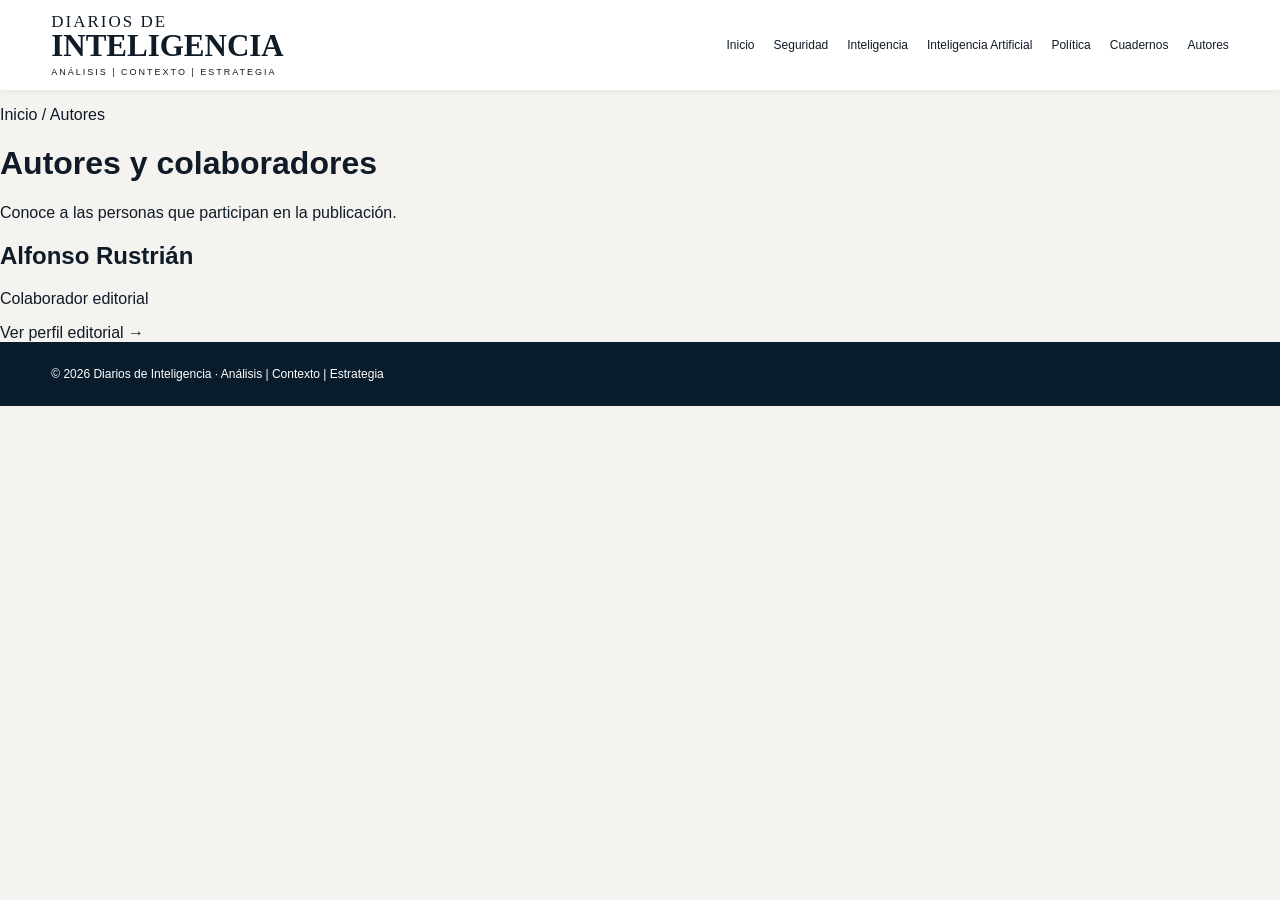
==== autores/index.html @ 68ca2a52 "Add files via upload" ====
<!doctype html><html lang="es-MX"><head><meta charset="utf-8"><meta name="viewport" content="width=device-width, initial-scale=1"><title>Autores y colaboradores | Diarios de Inteligencia</title><meta name="description" content="Directorio de autores y colaboradores editoriales de Diarios de Inteligencia."><meta name="robots" content="index,follow,max-image-preview:large"><link rel="canonical" href="https://alfonsorustrian.com/autores/"><meta property="og:type" content="profile"><meta property="og:title" content="Autores y colaboradores | Diarios de Inteligencia"><meta property="og:description" content="Directorio de autores y colaboradores editoriales de Diarios de Inteligencia."><meta property="og:url" content="https://alfonsorustrian.com/autores/"><link rel="stylesheet" href="/styles.css"><script type="application/ld+json">{"@context": "https://schema.org", "@type": "CollectionPage", "name": "Autores y colaboradores | Diarios de Inteligencia", "url": "https://alfonsorustrian.com/autores/", "inLanguage": "es-MX", "mainEntity": {"@type": "ItemList", "itemListElement": [{"@type": "ListItem", "position": 1, "url": "https://alfonsorustrian.com/autores/alfonso-rustrian/", "name": "Alfonso Rustrián"}]}}</script></head><body><header class="header"><a class="brand" href="/"><small>DIARIOS DE</small><strong>INTELIGENCIA</strong><span>ANÁLISIS | CONTEXTO | ESTRATEGIA</span></a><button class="menu" aria-label="Abrir menú" aria-expanded="false">☰</button><nav id="nav"><a href="/">Inicio</a><a href="/#seguridad">Seguridad</a><a href="/#inteligencia">Inteligencia</a><a href="/#ia">Inteligencia Artificial</a><a href="/#politica">Política</a><a href="/#cuadernos">Cuadernos</a><a href="/autores/">Autores</a></nav></header><main class="profile-page"><p><a href="/">Inicio</a> / Autores</p><h1>Autores y colaboradores</h1><p>Conoce a las personas que participan en la publicación.</p><div class="author-list"><h2><a href="/autores/alfonso-rustrian/">Alfonso Rustrián</a></h2><p>Colaborador editorial</p><a href="/autores/alfonso-rustrian/">Ver perfil editorial →</a></div></main><footer>© <span id="year"></span> Diarios de Inteligencia · Análisis | Contexto | Estrategia</footer><script src="/script.js"></script></body></html>
---- styles.css ----
:root{--navy:#091c2b;--gold:#a87a32;--red:#a52b28;--paper:#f5f3ef}*{box-sizing:border-box}html{scroll-behavior:smooth}body{margin:0;color:#101b28;background:var(--paper);font-family:Arial,Helvetica,sans-serif}a{color:inherit;text-decoration:none}.header{display:flex;align-items:center;justify-content:space-between;gap:22px;padding:13px 4%;background:#fff;position:sticky;top:0;z-index:10;box-shadow:0 1px 5px #0001}.brand{display:flex;flex-direction:column;min-width:240px;font-family:Georgia,serif;line-height:1}.brand small{font-size:17px;letter-spacing:2px}.brand strong{font-size:31px}.brand span{font:9px Arial;letter-spacing:2px;margin-top:6px}.header nav{display:flex;gap:19px;flex-wrap:wrap;font-size:12px}.header nav a:hover{color:var(--gold)}.subscribe,.cta{background:var(--gold);color:white;padding:15px 21px;border-radius:3px;font-weight:bold;font-size:13px;display:inline-block}.menu{display:none}.hero{min-height:390px;background:linear-gradient(90deg,#071b2af2,#071b2ab5 43%,#071b2a20),url('assets/referencia.png') center 24%/cover;display:flex;align-items:center}.hero-inner{padding:40px 5%;max-width:680px;color:#fff}.eyebrow{color:#e6ad54;font-size:11px;font-weight:bold;letter-spacing:2px}.hero h1{font: bold clamp(34px,4vw,60px)/1.03 Georgia,serif;margin:16px 0}.hero p:not(.eyebrow){font-size:17px;line-height:1.5;max-width:530px}.hero .cta{background:var(--red)}.topics{display:grid;grid-template-columns:repeat(4,1fr);padding:25px 4%;background:#fff;gap:16px}.topics a{display:flex;gap:12px;align-items:center;font-size:27px;border-right:1px solid #ddd}.topics b,.topics small{display:block;font-size:14px}.topics small{font-size:11px;margin-top:4px}.content{display:grid;grid-template-columns:minmax(0,3fr) minmax(260px,1fr);gap:22px;margin:30px 4%}.content h2,.footer-sections h2{font: bold 27px Georgia,serif}.articles{display:grid;grid-template-columns:repeat(4,minmax(0,1fr));gap:14px}.articles article{background:#fff;padding-bottom:16px;box-shadow:0 2px 6px #0001}.thumb{height:145px;background:linear-gradient(145deg,#132e46,#66839a)}.t2{background:linear-gradient(135deg,#061b2d,#247b91)}.t3{background:linear-gradient(135deg,#33485b,#b58c64)}.t4{background:linear-gradient(135deg,#051525,#1d506a)}.tag{display:inline-block;color:white;font-size:10px;padding:4px 6px;margin:0 10px}.red{background:#9f2626}.blue{background:#234766}.gold{background:#98712d}article h3{font: bold 18px/1.2 Georgia,serif;margin:10px}article p,article small{display:block;font-size:12px;line-height:1.5;margin:10px;color:#3a4048}.info{display:grid;grid-template-columns:repeat(3,1fr);gap:20px;padding:22px;margin-top:22px;background:#efede9}.info h3{font: bold 19px Georgia,serif;margin:0}.info p{font-size:13px}aside{background:var(--navy);color:white;padding:24px;align-self:start;border-radius:4px}aside h2{font:24px Georgia,serif!important}.cover{border:1px solid #486076;padding:22px;margin:24px 0;min-height:200px;font:20px Georgia,serif;background:linear-gradient(145deg,#071524,#25445c)}aside p{font-size:13px;line-height:1.5}.footer-sections{padding:15px 4% 40px}footer{padding:25px 4%;background:var(--navy);color:white;font-size:12px}@media(max-width:1050px){.header nav{display:none;position:absolute;top:100%;left:0;right:0;background:white;padding:20px;flex-direction:column}.header nav.open{display:flex}.menu{display:block;background:none;border:0;font-size:25px;cursor:pointer}.articles{grid-template-columns:repeat(2,1fr)}}@media(max-width:680px){.header{padding:12px 4%}.brand{min-width:0}.brand small{font-size:11px}.brand strong{font-size:22px}.brand span{font-size:7px}.subscribe{display:none}.hero{min-height:480px;background-position:60% center}.topics{grid-template-columns:repeat(2,1fr)}.topics a{border:0}.content{display:block}.articles{grid-template-columns:1fr}.thumb{height:170px}.info{grid-template-columns:1fr}aside{margin-top:25px}}
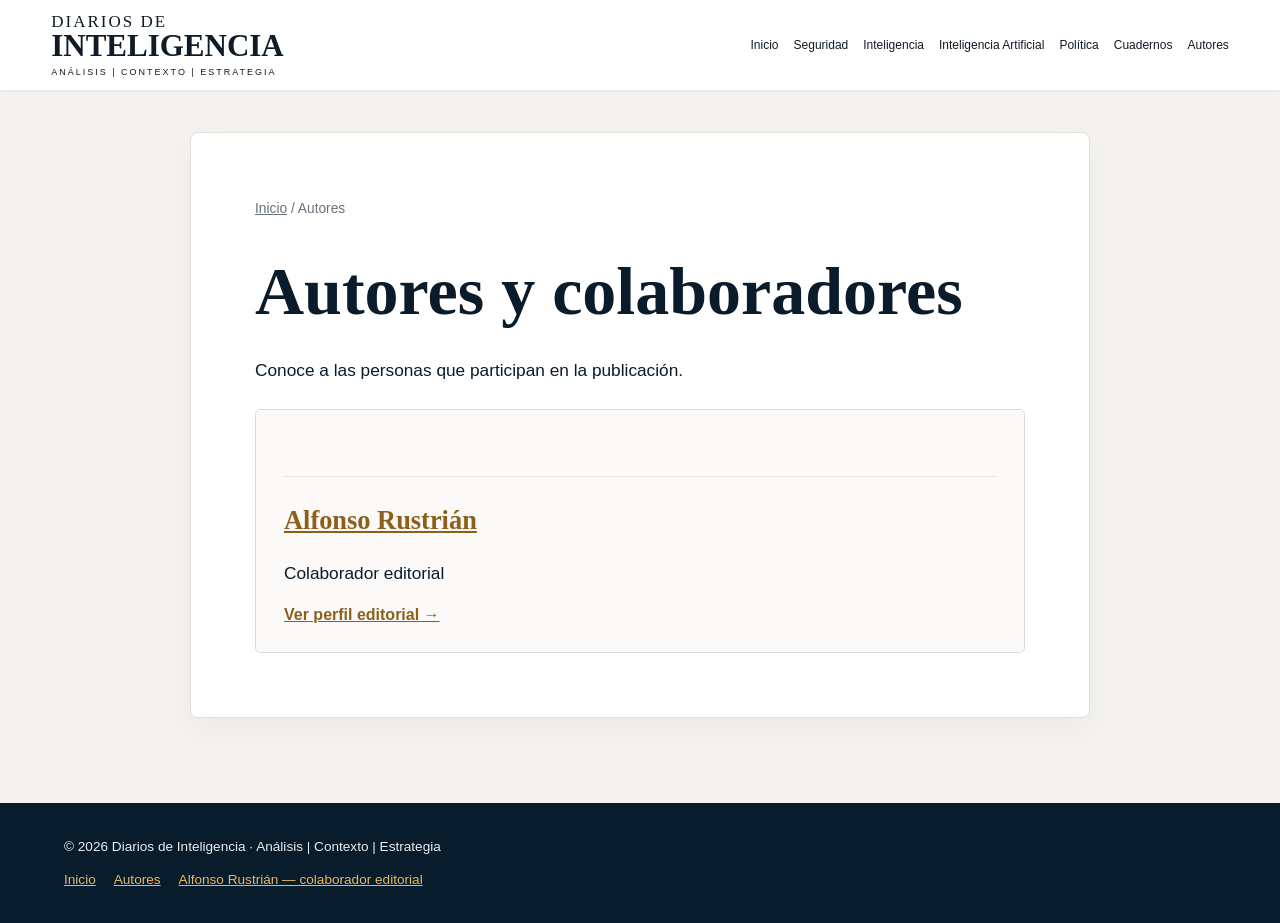
==== commit 563d3418: "Add files via upload" ====
--- a/autores/index.html
+++ b/autores/index.html
@@ -1 +1,2 @@
-<!doctype html><html lang="es-MX"><head><meta charset="utf-8"><meta name="viewport" content="width=device-width, initial-scale=1"><title>Autores y colaboradores | Diarios de Inteligencia</title><meta name="description" content="Directorio de autores y colaboradores editoriales de Diarios de Inteligencia."><meta name="robots" content="index,follow,max-image-preview:large"><link rel="canonical" href="https://alfonsorustrian.com/autores/"><meta property="og:type" content="profile"><meta property="og:title" content="Autores y colaboradores | Diarios de Inteligencia"><meta property="og:description" content="Directorio de autores y colaboradores editoriales de Diarios de Inteligencia."><meta property="og:url" content="https://alfonsorustrian.com/autores/"><link rel="stylesheet" href="/styles.css"><script type="application/ld+json">{"@context": "https://schema.org", "@type": "CollectionPage", "name": "Autores y colaboradores | Diarios de Inteligencia", "url": "https://alfonsorustrian.com/autores/", "inLanguage": "es-MX", "mainEntity": {"@type": "ItemList", "itemListElement": [{"@type": "ListItem", "position": 1, "url": "https://alfonsorustrian.com/autores/alfonso-rustrian/", "name": "Alfonso Rustrián"}]}}</script></head><body><header class="header"><a class="brand" href="/"><small>DIARIOS DE</small><strong>INTELIGENCIA</strong><span>ANÁLISIS | CONTEXTO | ESTRATEGIA</span></a><button class="menu" aria-label="Abrir menú" aria-expanded="false">☰</button><nav id="nav"><a href="/">Inicio</a><a href="/#seguridad">Seguridad</a><a href="/#inteligencia">Inteligencia</a><a href="/#ia">Inteligencia Artificial</a><a href="/#politica">Política</a><a href="/#cuadernos">Cuadernos</a><a href="/autores/">Autores</a></nav></header><main class="profile-page"><p><a href="/">Inicio</a> / Autores</p><h1>Autores y colaboradores</h1><p>Conoce a las personas que participan en la publicación.</p><div class="author-list"><h2><a href="/autores/alfonso-rustrian/">Alfonso Rustrián</a></h2><p>Colaborador editorial</p><a href="/autores/alfonso-rustrian/">Ver perfil editorial →</a></div></main><footer>© <span id="year"></span> Diarios de Inteligencia · Análisis | Contexto | Estrategia</footer><script src="/script.js"></script></body></html>+<!DOCTYPE html>
+<html lang="es-MX"><head><meta charset="utf-8"/><meta content="width=device-width, initial-scale=1" name="viewport"/><title>Autores y colaboradores | Diarios de Inteligencia</title><meta content="Directorio de autores y colaboradores editoriales de Diarios de Inteligencia." name="description"/><meta content="index,follow,max-image-preview:large" name="robots"/><link href="https://alfonsorustrian.com/autores/" rel="canonical"/><meta content="profile" property="og:type"/><meta content="Autores y colaboradores | Diarios de Inteligencia" property="og:title"/><meta content="Directorio de autores y colaboradores editoriales de Diarios de Inteligencia." property="og:description"/><meta content="https://alfonsorustrian.com/autores/" property="og:url"/><link href="/styles.css" rel="stylesheet"/><script type="application/ld+json">{"@context": "https://schema.org", "@type": "CollectionPage", "name": "Autores y colaboradores | Diarios de Inteligencia", "url": "https://alfonsorustrian.com/autores/", "inLanguage": "es-MX", "mainEntity": {"@type": "ItemList", "itemListElement": [{"@type": "ListItem", "position": 1, "url": "https://alfonsorustrian.com/autores/alfonso-rustrian/", "name": "Alfonso Rustrián"}]}}</script></head><body><header class="header"><a class="brand" href="/"><small>DIARIOS DE</small><strong>INTELIGENCIA</strong><span>ANÁLISIS | CONTEXTO | ESTRATEGIA</span></a><button aria-expanded="false" aria-label="Abrir menú" class="menu">☰</button><nav id="nav"><a href="/">Inicio</a><a href="/#seguridad">Seguridad</a><a href="/#inteligencia">Inteligencia</a><a href="/#ia">Inteligencia Artificial</a><a href="/#politica">Política</a><a href="/#cuadernos">Cuadernos</a><a href="/autores/">Autores</a></nav></header><main class="profile-page"><p><a href="/">Inicio</a> / Autores</p><h1>Autores y colaboradores</h1><p>Conoce a las personas que participan en la publicación.</p><div class="author-list"><h2><a href="/autores/alfonso-rustrian/">Alfonso Rustrián</a></h2><p>Colaborador editorial</p><a href="/autores/alfonso-rustrian/">Ver perfil editorial →</a></div></main><footer class="site-footer">© <span id="year"></span> Diarios de Inteligencia · Análisis | Contexto | Estrategia<div class="footer-links"><a href="/">Inicio</a><a href="/autores/">Autores</a><a href="/autores/alfonso-rustrian/">Alfonso Rustrián — colaborador editorial</a></div></footer><script src="/script.js"></script></body></html>
--- a/styles.css
+++ b/styles.css
@@ -1 +1,17 @@
-:root{--navy:#091c2b;--gold:#a87a32;--red:#a52b28;--paper:#f5f3ef}*{box-sizing:border-box}html{scroll-behavior:smooth}body{margin:0;color:#101b28;background:var(--paper);font-family:Arial,Helvetica,sans-serif}a{color:inherit;text-decoration:none}.header{display:flex;align-items:center;justify-content:space-between;gap:22px;padding:13px 4%;background:#fff;position:sticky;top:0;z-index:10;box-shadow:0 1px 5px #0001}.brand{display:flex;flex-direction:column;min-width:240px;font-family:Georgia,serif;line-height:1}.brand small{font-size:17px;letter-spacing:2px}.brand strong{font-size:31px}.brand span{font:9px Arial;letter-spacing:2px;margin-top:6px}.header nav{display:flex;gap:19px;flex-wrap:wrap;font-size:12px}.header nav a:hover{color:var(--gold)}.subscribe,.cta{background:var(--gold);color:white;padding:15px 21px;border-radius:3px;font-weight:bold;font-size:13px;display:inline-block}.menu{display:none}.hero{min-height:390px;background:linear-gradient(90deg,#071b2af2,#071b2ab5 43%,#071b2a20),url('assets/referencia.png') center 24%/cover;display:flex;align-items:center}.hero-inner{padding:40px 5%;max-width:680px;color:#fff}.eyebrow{color:#e6ad54;font-size:11px;font-weight:bold;letter-spacing:2px}.hero h1{font: bold clamp(34px,4vw,60px)/1.03 Georgia,serif;margin:16px 0}.hero p:not(.eyebrow){font-size:17px;line-height:1.5;max-width:530px}.hero .cta{background:var(--red)}.topics{display:grid;grid-template-columns:repeat(4,1fr);padding:25px 4%;background:#fff;gap:16px}.topics a{display:flex;gap:12px;align-items:center;font-size:27px;border-right:1px solid #ddd}.topics b,.topics small{display:block;font-size:14px}.topics small{font-size:11px;margin-top:4px}.content{display:grid;grid-template-columns:minmax(0,3fr) minmax(260px,1fr);gap:22px;margin:30px 4%}.content h2,.footer-sections h2{font: bold 27px Georgia,serif}.articles{display:grid;grid-template-columns:repeat(4,minmax(0,1fr));gap:14px}.articles article{background:#fff;padding-bottom:16px;box-shadow:0 2px 6px #0001}.thumb{height:145px;background:linear-gradient(145deg,#132e46,#66839a)}.t2{background:linear-gradient(135deg,#061b2d,#247b91)}.t3{background:linear-gradient(135deg,#33485b,#b58c64)}.t4{background:linear-gradient(135deg,#051525,#1d506a)}.tag{display:inline-block;color:white;font-size:10px;padding:4px 6px;margin:0 10px}.red{background:#9f2626}.blue{background:#234766}.gold{background:#98712d}article h3{font: bold 18px/1.2 Georgia,serif;margin:10px}article p,article small{display:block;font-size:12px;line-height:1.5;margin:10px;color:#3a4048}.info{display:grid;grid-template-columns:repeat(3,1fr);gap:20px;padding:22px;margin-top:22px;background:#efede9}.info h3{font: bold 19px Georgia,serif;margin:0}.info p{font-size:13px}aside{background:var(--navy);color:white;padding:24px;align-self:start;border-radius:4px}aside h2{font:24px Georgia,serif!important}.cover{border:1px solid #486076;padding:22px;margin:24px 0;min-height:200px;font:20px Georgia,serif;background:linear-gradient(145deg,#071524,#25445c)}aside p{font-size:13px;line-height:1.5}.footer-sections{padding:15px 4% 40px}footer{padding:25px 4%;background:var(--navy);color:white;font-size:12px}@media(max-width:1050px){.header nav{display:none;position:absolute;top:100%;left:0;right:0;background:white;padding:20px;flex-direction:column}.header nav.open{display:flex}.menu{display:block;background:none;border:0;font-size:25px;cursor:pointer}.articles{grid-template-columns:repeat(2,1fr)}}@media(max-width:680px){.header{padding:12px 4%}.brand{min-width:0}.brand small{font-size:11px}.brand strong{font-size:22px}.brand span{font-size:7px}.subscribe{display:none}.hero{min-height:480px;background-position:60% center}.topics{grid-template-columns:repeat(2,1fr)}.topics a{border:0}.content{display:block}.articles{grid-template-columns:1fr}.thumb{height:170px}.info{grid-template-columns:1fr}aside{margin-top:25px}}
+:root{--navy:#091c2b;--gold:#a87a32;--red:#a52b28;--paper:#f5f3ef}*{box-sizing:border-box}html{scroll-behavior:smooth}body{margin:0;color:#101b28;background:var(--paper);font-family:Arial,Helvetica,sans-serif}a{color:inherit;text-decoration:none}.header{display:flex;align-items:center;justify-content:space-between;gap:22px;padding:13px 4%;background:#fff;position:sticky;top:0;z-index:10;box-shadow:0 1px 5px #0001}.brand{display:flex;flex-direction:column;min-width:240px;font-family:Georgia,serif;line-height:1}.brand small{font-size:17px;letter-spacing:2px}.brand strong{font-size:31px}.brand span{font:9px Arial;letter-spacing:2px;margin-top:6px}.header nav{display:flex;gap:19px;flex-wrap:wrap;font-size:12px}.header nav a:hover{color:var(--gold)}.subscribe,.cta{background:var(--gold);color:white;padding:15px 21px;border-radius:3px;font-weight:bold;font-size:13px;display:inline-block}.menu{display:none}.hero{min-height:390px;background:linear-gradient(90deg,#071b2af2,#071b2ab5 43%,#071b2a20),url('assets/portada-ciudad-mexico.jpg') center 48%/cover;display:flex;align-items:center}.hero-inner{padding:40px 5%;max-width:680px;color:#fff}.eyebrow{color:#e6ad54;font-size:11px;font-weight:bold;letter-spacing:2px}.hero h1{font: bold clamp(34px,4vw,60px)/1.03 Georgia,serif;margin:16px 0}.hero p:not(.eyebrow){font-size:17px;line-height:1.5;max-width:530px}.hero .cta{background:var(--red)}.topics{display:grid;grid-template-columns:repeat(4,1fr);padding:25px 4%;background:#fff;gap:16px}.topics a{display:flex;gap:12px;align-items:center;font-size:27px;border-right:1px solid #ddd}.topics b,.topics small{display:block;font-size:14px}.topics small{font-size:11px;margin-top:4px}.content{display:grid;grid-template-columns:minmax(0,3fr) minmax(260px,1fr);gap:22px;margin:30px 4%}.content h2,.footer-sections h2{font: bold 27px Georgia,serif}.articles{display:grid;grid-template-columns:repeat(4,minmax(0,1fr));gap:14px}.articles article{background:#fff;padding-bottom:16px;box-shadow:0 2px 6px #0001}.thumb{height:145px;background:linear-gradient(145deg,#132e46,#66839a)}.t2{background:linear-gradient(135deg,#061b2d,#247b91)}.t3{background:linear-gradient(135deg,#33485b,#b58c64)}.t4{background:linear-gradient(135deg,#051525,#1d506a)}.tag{display:inline-block;color:white;font-size:10px;padding:4px 6px;margin:0 10px}.red{background:#9f2626}.blue{background:#234766}.gold{background:#98712d}article h3{font: bold 18px/1.2 Georgia,serif;margin:10px}article p,article small{display:block;font-size:12px;line-height:1.5;margin:10px;color:#3a4048}.info{display:grid;grid-template-columns:repeat(3,1fr);gap:20px;padding:22px;margin-top:22px;background:#efede9}.info h3{font: bold 19px Georgia,serif;margin:0}.info p{font-size:13px}aside{background:var(--navy);color:white;padding:24px;align-self:start;border-radius:4px}aside h2{font:24px Georgia,serif!important}.cover{border:1px solid #486076;padding:22px;margin:24px 0;min-height:200px;font:20px Georgia,serif;background:linear-gradient(145deg,#071524,#25445c)}aside p{font-size:13px;line-height:1.5}.footer-sections{padding:15px 4% 40px}footer{padding:25px 4%;background:var(--navy);color:white;font-size:12px}@media(max-width:1050px){.header nav{display:none;position:absolute;top:100%;left:0;right:0;background:white;padding:20px;flex-direction:column}.header nav.open{display:flex}.menu{display:block;background:none;border:0;font-size:25px;cursor:pointer}.articles{grid-template-columns:repeat(2,1fr)}}@media(max-width:680px){.header{padding:12px 4%}.brand{min-width:0}.brand small{font-size:11px}.brand strong{font-size:22px}.brand span{font-size:7px}.subscribe{display:none}.hero{min-height:480px;background-position:60% center}.topics{grid-template-columns:repeat(2,1fr)}.topics a{border:0}.content{display:block}.articles{grid-template-columns:1fr}.thumb{height:170px}.info{grid-template-columns:1fr}aside{margin-top:25px}}
+
+/* V2: cabecera y portada limpias */
+.header{min-height:82px;gap:16px}.header nav{gap:15px;flex-wrap:nowrap}.brand{flex-shrink:0}.hero{min-height:440px;background-color:#071b2a;background-image:linear-gradient(90deg,rgba(5,21,34,.96) 0%,rgba(5,21,34,.88) 28%,rgba(5,21,34,.38) 65%,rgba(5,21,34,.08) 100%),url('assets/portada-ciudad-mexico.jpg');background-position:center,center 48%;background-size:cover}.hero-inner{max-width:660px;padding:52px 5%}.hero h1{font-size:clamp(34px,3.7vw,58px);line-height:1.08}.hero .eyebrow{font-size:11px}.hero p:not(.eyebrow){max-width:530px}.header nav a{white-space:nowrap}.articles article{overflow:hidden;border-radius:4px}.thumb{background-size:cover;background-position:center}.t1{background-image:linear-gradient(135deg,#132e46aa,#66839a33),url('assets/portada-ciudad-mexico.jpg')}.t2{background-image:linear-gradient(135deg,#061b2d,#247b91)}.t3{background-image:linear-gradient(135deg,#33485b99,#b58c6433),url('assets/portada-ciudad-mexico.jpg')}.t4{background-image:linear-gradient(135deg,#051525,#1d506a)}
+@media(max-width:1150px){.header nav{display:none;position:absolute;top:100%;left:0;right:0;background:#fff;padding:20px;flex-direction:column;box-shadow:0 8px 12px #0002}.header nav.open{display:flex}.menu{display:block;background:none;border:0;font-size:25px;cursor:pointer}}
+@media(max-width:680px){.hero{min-height:475px;background-position:center,58% center}.hero-inner{padding:44px 5%}.hero h1{font-size:clamp(34px,8vw,46px)}.hero p:not(.eyebrow){font-size:15px}.header{min-height:70px}}
+
+/* SEO/GEO/AEO editorial profile pages */
+.profile-page{max-width:900px;margin:0 auto;padding:65px 25px 95px;color:#0a1c2b}.profile-page h1{font-family:Georgia,serif;font-size:clamp(2.5rem,6vw,4rem);line-height:1.12;margin:15px 0}.profile-page h2{font-family:Georgia,serif;margin-top:44px;font-size:1.65rem}.profile-page p,.profile-page li{font-size:1.08rem;line-height:1.75}.profile-page .role{color:#966722;font-weight:700;letter-spacing:.08em;text-transform:uppercase}.profile-page a{color:#8c601b;text-decoration:underline}.profile-page .profile-meta{background:#f3f1ec;padding:22px 28px;border-left:4px solid #b38232}.profile-page dl{display:grid;grid-template-columns:140px 1fr;gap:12px}.profile-page dt{font-weight:700}.profile-page dd{margin:0}.profile-page details{border-bottom:1px solid #ddd;padding:18px 0}.profile-page summary{font-weight:700;cursor:pointer}.profile-page .note{font-size:.9rem;color:#5a6470}.author-list{padding:22px;border:1px solid #ddd;border-radius:5px;margin-top:24px}
+
+/* V3: coherent editorial author pages */
+.profile-page{width:min(100% - 40px,960px);margin:42px auto 85px;padding:clamp(28px,5vw,64px);background:#fff;border:1px solid #e4e0d9;box-shadow:0 12px 38px #0a1c2b0c;border-radius:8px}
+.profile-page>p:first-child{font-size:.86rem;color:#69717a;margin:0 0 32px}.profile-page>p:first-child a{color:#69717a}
+.profile-page .role{font-size:.78rem;letter-spacing:.17em;margin:0}.profile-page h1{margin:12px 0 26px;font-size:clamp(2.6rem,5.5vw,4.25rem)}
+.profile-page h2{border-top:1px solid #e8e5e0;padding-top:28px;margin-top:38px}.profile-page .profile-meta{background:#f8f5ef;border-left:4px solid var(--gold);border-radius:0 5px 5px 0}.profile-page .profile-meta p{margin:0}.profile-page details{padding:20px 4px}.profile-page summary{line-height:1.5}.profile-page dl{background:#fbfaf8;border:1px solid #e8e5e0;border-radius:5px;padding:24px}.profile-page .note{border-top:1px solid #e8e5e0;padding-top:18px}.profile-page .author-list{background:#fbfaf8;padding:28px}.profile-page .author-list a{font-weight:700}
+.site-footer{background:#091c2b;color:#e8edf1;padding:32px 5%;font-size:.85rem;line-height:1.7}.site-footer a{color:#e6b66a;text-decoration:underline}.site-footer .footer-links{display:flex;flex-wrap:wrap;gap:18px;margin-top:10px}.editorial-link{font-size:.92rem;margin-top:18px;color:#48525d}.editorial-link a{color:#8c601b;text-decoration:underline}
+@media(max-width:680px){.profile-page{width:calc(100% - 24px);margin:18px auto 45px;padding:24px 20px}.profile-page dl{grid-template-columns:1fr;gap:4px;padding:18px}.profile-page dt:not(:first-child){margin-top:14px}.profile-page h1{font-size:2.5rem}.profile-page h2{font-size:1.4rem}.profile-page .profile-meta{padding:20px}}
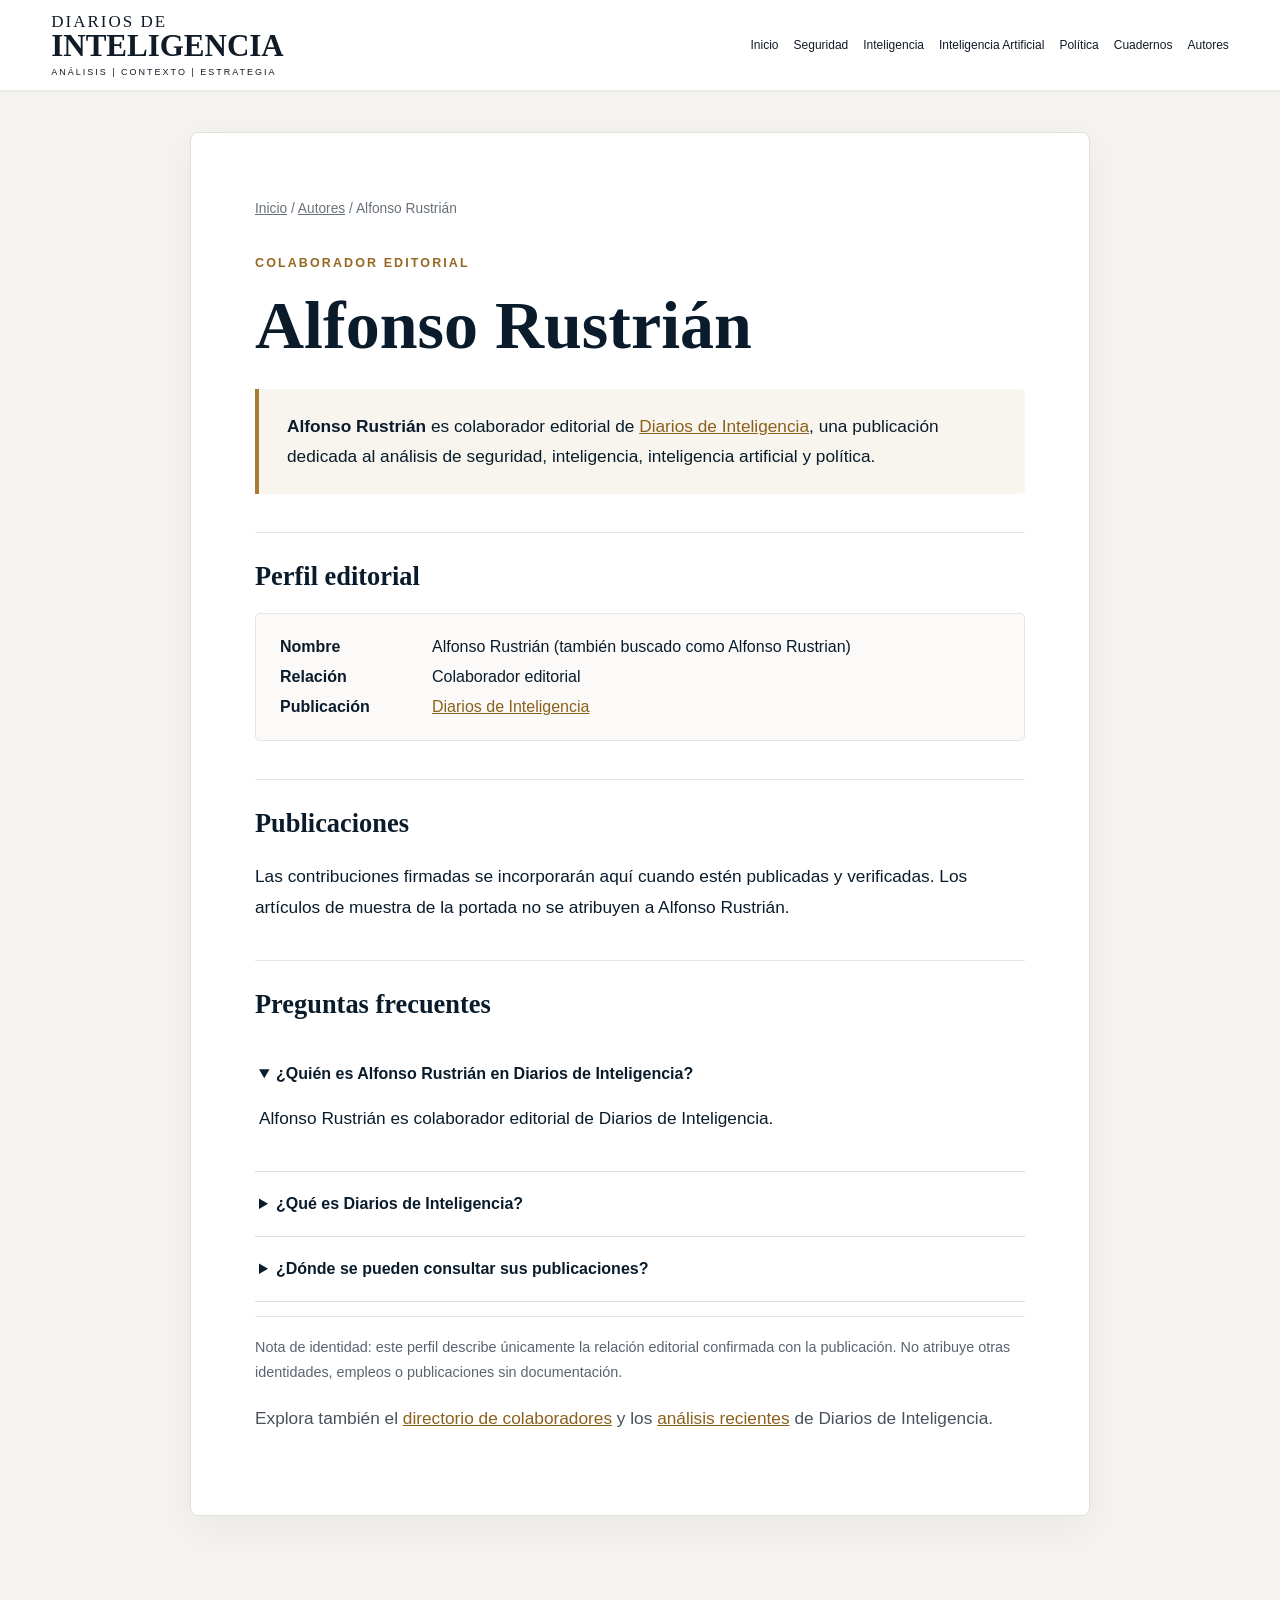
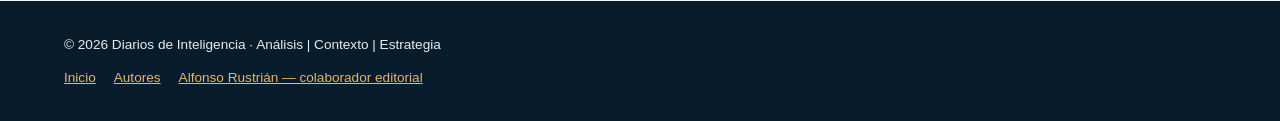
==== commit 18642244: "Add files via upload" ====
--- a/autores/index.html
+++ b/autores/index.html
@@ -1,2 +1,2 @@
 <!DOCTYPE html>
-<html lang="es-MX"><head><meta charset="utf-8"/><meta content="width=device-width, initial-scale=1" name="viewport"/><title>Autores y colaboradores | Diarios de Inteligencia</title><meta content="Directorio de autores y colaboradores editoriales de Diarios de Inteligencia." name="description"/><meta content="index,follow,max-image-preview:large" name="robots"/><link href="https://alfonsorustrian.com/autores/" rel="canonical"/><meta content="profile" property="og:type"/><meta content="Autores y colaboradores | Diarios de Inteligencia" property="og:title"/><meta content="Directorio de autores y colaboradores editoriales de Diarios de Inteligencia." property="og:description"/><meta content="https://alfonsorustrian.com/autores/" property="og:url"/><link href="/styles.css" rel="stylesheet"/><script type="application/ld+json">{"@context": "https://schema.org", "@type": "CollectionPage", "name": "Autores y colaboradores | Diarios de Inteligencia", "url": "https://alfonsorustrian.com/autores/", "inLanguage": "es-MX", "mainEntity": {"@type": "ItemList", "itemListElement": [{"@type": "ListItem", "position": 1, "url": "https://alfonsorustrian.com/autores/alfonso-rustrian/", "name": "Alfonso Rustrián"}]}}</script></head><body><header class="header"><a class="brand" href="/"><small>DIARIOS DE</small><strong>INTELIGENCIA</strong><span>ANÁLISIS | CONTEXTO | ESTRATEGIA</span></a><button aria-expanded="false" aria-label="Abrir menú" class="menu">☰</button><nav id="nav"><a href="/">Inicio</a><a href="/#seguridad">Seguridad</a><a href="/#inteligencia">Inteligencia</a><a href="/#ia">Inteligencia Artificial</a><a href="/#politica">Política</a><a href="/#cuadernos">Cuadernos</a><a href="/autores/">Autores</a></nav></header><main class="profile-page"><p><a href="/">Inicio</a> / Autores</p><h1>Autores y colaboradores</h1><p>Conoce a las personas que participan en la publicación.</p><div class="author-list"><h2><a href="/autores/alfonso-rustrian/">Alfonso Rustrián</a></h2><p>Colaborador editorial</p><a href="/autores/alfonso-rustrian/">Ver perfil editorial →</a></div></main><footer class="site-footer">© <span id="year"></span> Diarios de Inteligencia · Análisis | Contexto | Estrategia<div class="footer-links"><a href="/">Inicio</a><a href="/autores/">Autores</a><a href="/autores/alfonso-rustrian/">Alfonso Rustrián — colaborador editorial</a></div></footer><script src="/script.js"></script></body></html>+<html lang="es-MX"><head><meta charset="utf-8"/><meta content="width=device-width, initial-scale=1" name="viewport"/><title>Alfonso Rustrián | Colaborador editorial de Diarios de Inteligencia</title><meta content="Perfil de Alfonso Rustrián, colaborador editorial de Diarios de Inteligencia. Consulta su relación con la publicación y sus futuras colaboraciones." name="description"/><meta content="index,follow,max-image-preview:large" name="robots"/><link href="https://alfonsorustrian.com/autores/alfonso-rustrian/" rel="canonical"/><meta content="profile" property="og:type"/><meta content="Alfonso Rustrián | Colaborador editorial de Diarios de Inteligencia" property="og:title"/><meta content="Perfil de Alfonso Rustrián, colaborador editorial de Diarios de Inteligencia. Consulta su relación con la publicación y sus futuras colaboraciones." property="og:description"/><meta content="https://alfonsorustrian.com/autores/alfonso-rustrian/" property="og:url"/><link href="/styles.css" rel="stylesheet"/><script type="application/ld+json">{"@context": "https://schema.org", "@graph": [{"@type": "Person", "@id": "https://alfonsorustrian.com/autores/alfonso-rustrian/#persona", "name": "Alfonso Rustrián", "alternateName": "Alfonso Rustrian", "url": "https://alfonsorustrian.com/autores/alfonso-rustrian/", "description": "Colaborador editorial de Diarios de Inteligencia."}, {"@type": "ProfilePage", "@id": "https://alfonsorustrian.com/autores/alfonso-rustrian/#pagina", "url": "https://alfonsorustrian.com/autores/alfonso-rustrian/", "name": "Alfonso Rustrián | Colaborador editorial", "inLanguage": "es-MX", "mainEntity": {"@id": "https://alfonsorustrian.com/autores/alfonso-rustrian/#persona"}, "isPartOf": {"@type": "WebSite", "name": "Diarios de Inteligencia", "url": "https://alfonsorustrian.com/"}}, {"@type": "BreadcrumbList", "itemListElement": [{"@type": "ListItem", "position": 1, "name": "Inicio", "item": "https://alfonsorustrian.com/"}, {"@type": "ListItem", "position": 2, "name": "Autores", "item": "https://alfonsorustrian.com/autores/"}, {"@type": "ListItem", "position": 3, "name": "Alfonso Rustrián", "item": "https://alfonsorustrian.com/autores/alfonso-rustrian/"}]}]}</script></head><body><header class="header"><a class="brand" href="/"><small>DIARIOS DE</small><strong>INTELIGENCIA</strong><span>ANÁLISIS | CONTEXTO | ESTRATEGIA</span></a><button aria-expanded="false" aria-label="Abrir menú" class="menu">☰</button><nav id="nav"><a href="/">Inicio</a><a href="/#seguridad">Seguridad</a><a href="/#inteligencia">Inteligencia</a><a href="/#ia">Inteligencia Artificial</a><a href="/#politica">Política</a><a href="/#cuadernos">Cuadernos</a><a href="/autores/">Autores</a></nav></header><main class="profile-page"><p><a href="/">Inicio</a> / <a href="/autores/">Autores</a> / Alfonso Rustrián</p><p class="role">Colaborador editorial</p><h1>Alfonso Rustrián</h1><div class="profile-meta"><p><strong>Alfonso Rustrián</strong> es colaborador editorial de <a href="/">Diarios de Inteligencia</a>, una publicación dedicada al análisis de seguridad, inteligencia, inteligencia artificial y política.</p></div><h2>Perfil editorial</h2><dl><dt>Nombre</dt><dd>Alfonso Rustrián (también buscado como Alfonso Rustrian)</dd><dt>Relación</dt><dd>Colaborador editorial</dd><dt>Publicación</dt><dd><a href="/">Diarios de Inteligencia</a></dd></dl><h2>Publicaciones</h2><p>Las contribuciones firmadas se incorporarán aquí cuando estén publicadas y verificadas. Los artículos de muestra de la portada no se atribuyen a Alfonso Rustrián.</p><h2>Preguntas frecuentes</h2><details open=""><summary>¿Quién es Alfonso Rustrián en Diarios de Inteligencia?</summary><p>Alfonso Rustrián es colaborador editorial de Diarios de Inteligencia.</p></details><details><summary>¿Qué es Diarios de Inteligencia?</summary><p>Es una publicación editorial centrada en análisis de seguridad, inteligencia, inteligencia artificial y política, con atención a México y América Latina.</p></details><details><summary>¿Dónde se pueden consultar sus publicaciones?</summary><p>En este perfil se enlazarán sus colaboraciones firmadas cuando estén disponibles.</p></details><p class="note">Nota de identidad: este perfil describe únicamente la relación editorial confirmada con la publicación. No atribuye otras identidades, empleos o publicaciones sin documentación.</p><p class="editorial-link">Explora también el <a href="/autores/">directorio de colaboradores</a> y los <a href="/#analisis">análisis recientes</a> de Diarios de Inteligencia.</p></main><footer class="site-footer">© <span id="year"></span> Diarios de Inteligencia · Análisis | Contexto | Estrategia<div class="footer-links"><a href="/">Inicio</a><a href="/autores/">Autores</a><a href="/autores/alfonso-rustrian/">Alfonso Rustrián — colaborador editorial</a></div></footer><script src="/script.js"></script></body></html>
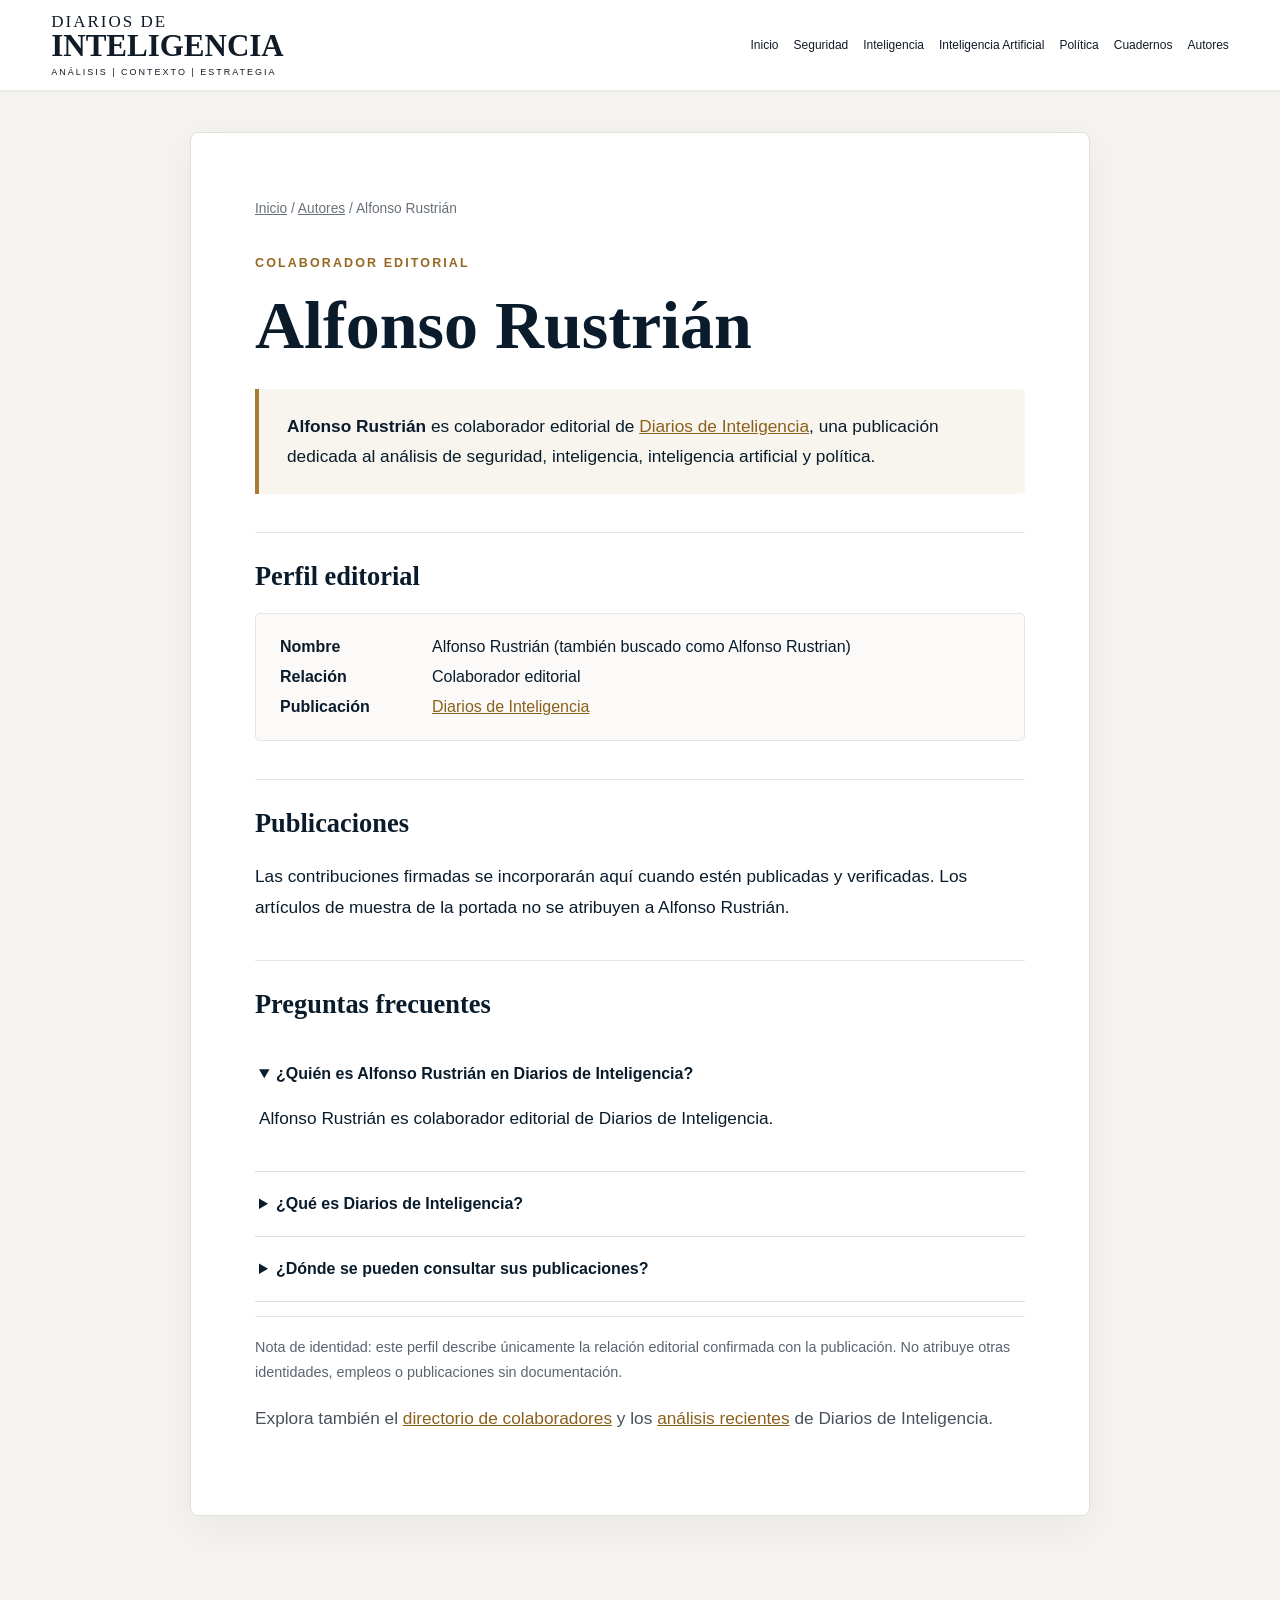
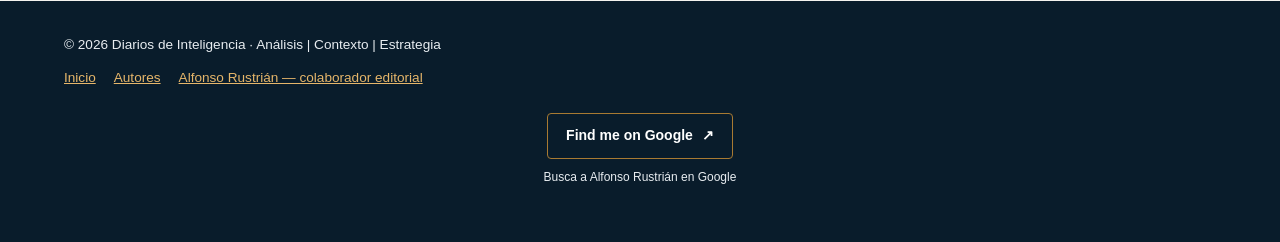
==== commit dce65e1f: "Add files via upload" ====
--- a/autores/index.html
+++ b/autores/index.html
@@ -1,2 +1,11 @@
 <!DOCTYPE html>
-<html lang="es-MX"><head><meta charset="utf-8"/><meta content="width=device-width, initial-scale=1" name="viewport"/><title>Alfonso Rustrián | Colaborador editorial de Diarios de Inteligencia</title><meta content="Perfil de Alfonso Rustrián, colaborador editorial de Diarios de Inteligencia. Consulta su relación con la publicación y sus futuras colaboraciones." name="description"/><meta content="index,follow,max-image-preview:large" name="robots"/><link href="https://alfonsorustrian.com/autores/alfonso-rustrian/" rel="canonical"/><meta content="profile" property="og:type"/><meta content="Alfonso Rustrián | Colaborador editorial de Diarios de Inteligencia" property="og:title"/><meta content="Perfil de Alfonso Rustrián, colaborador editorial de Diarios de Inteligencia. Consulta su relación con la publicación y sus futuras colaboraciones." property="og:description"/><meta content="https://alfonsorustrian.com/autores/alfonso-rustrian/" property="og:url"/><link href="/styles.css" rel="stylesheet"/><script type="application/ld+json">{"@context": "https://schema.org", "@graph": [{"@type": "Person", "@id": "https://alfonsorustrian.com/autores/alfonso-rustrian/#persona", "name": "Alfonso Rustrián", "alternateName": "Alfonso Rustrian", "url": "https://alfonsorustrian.com/autores/alfonso-rustrian/", "description": "Colaborador editorial de Diarios de Inteligencia."}, {"@type": "ProfilePage", "@id": "https://alfonsorustrian.com/autores/alfonso-rustrian/#pagina", "url": "https://alfonsorustrian.com/autores/alfonso-rustrian/", "name": "Alfonso Rustrián | Colaborador editorial", "inLanguage": "es-MX", "mainEntity": {"@id": "https://alfonsorustrian.com/autores/alfonso-rustrian/#persona"}, "isPartOf": {"@type": "WebSite", "name": "Diarios de Inteligencia", "url": "https://alfonsorustrian.com/"}}, {"@type": "BreadcrumbList", "itemListElement": [{"@type": "ListItem", "position": 1, "name": "Inicio", "item": "https://alfonsorustrian.com/"}, {"@type": "ListItem", "position": 2, "name": "Autores", "item": "https://alfonsorustrian.com/autores/"}, {"@type": "ListItem", "position": 3, "name": "Alfonso Rustrián", "item": "https://alfonsorustrian.com/autores/alfonso-rustrian/"}]}]}</script></head><body><header class="header"><a class="brand" href="/"><small>DIARIOS DE</small><strong>INTELIGENCIA</strong><span>ANÁLISIS | CONTEXTO | ESTRATEGIA</span></a><button aria-expanded="false" aria-label="Abrir menú" class="menu">☰</button><nav id="nav"><a href="/">Inicio</a><a href="/#seguridad">Seguridad</a><a href="/#inteligencia">Inteligencia</a><a href="/#ia">Inteligencia Artificial</a><a href="/#politica">Política</a><a href="/#cuadernos">Cuadernos</a><a href="/autores/">Autores</a></nav></header><main class="profile-page"><p><a href="/">Inicio</a> / <a href="/autores/">Autores</a> / Alfonso Rustrián</p><p class="role">Colaborador editorial</p><h1>Alfonso Rustrián</h1><div class="profile-meta"><p><strong>Alfonso Rustrián</strong> es colaborador editorial de <a href="/">Diarios de Inteligencia</a>, una publicación dedicada al análisis de seguridad, inteligencia, inteligencia artificial y política.</p></div><h2>Perfil editorial</h2><dl><dt>Nombre</dt><dd>Alfonso Rustrián (también buscado como Alfonso Rustrian)</dd><dt>Relación</dt><dd>Colaborador editorial</dd><dt>Publicación</dt><dd><a href="/">Diarios de Inteligencia</a></dd></dl><h2>Publicaciones</h2><p>Las contribuciones firmadas se incorporarán aquí cuando estén publicadas y verificadas. Los artículos de muestra de la portada no se atribuyen a Alfonso Rustrián.</p><h2>Preguntas frecuentes</h2><details open=""><summary>¿Quién es Alfonso Rustrián en Diarios de Inteligencia?</summary><p>Alfonso Rustrián es colaborador editorial de Diarios de Inteligencia.</p></details><details><summary>¿Qué es Diarios de Inteligencia?</summary><p>Es una publicación editorial centrada en análisis de seguridad, inteligencia, inteligencia artificial y política, con atención a México y América Latina.</p></details><details><summary>¿Dónde se pueden consultar sus publicaciones?</summary><p>En este perfil se enlazarán sus colaboraciones firmadas cuando estén disponibles.</p></details><p class="note">Nota de identidad: este perfil describe únicamente la relación editorial confirmada con la publicación. No atribuye otras identidades, empleos o publicaciones sin documentación.</p><p class="editorial-link">Explora también el <a href="/autores/">directorio de colaboradores</a> y los <a href="/#analisis">análisis recientes</a> de Diarios de Inteligencia.</p></main><footer class="site-footer">© <span id="year"></span> Diarios de Inteligencia · Análisis | Contexto | Estrategia<div class="footer-links"><a href="/">Inicio</a><a href="/autores/">Autores</a><a href="/autores/alfonso-rustrian/">Alfonso Rustrián — colaborador editorial</a></div></footer><script src="/script.js"></script></body></html>+<html lang="es-MX"><head><meta charset="utf-8"/><meta content="width=device-width, initial-scale=1" name="viewport"/><title>Alfonso Rustrián | Colaborador editorial de Diarios de Inteligencia</title><meta content="Perfil de Alfonso Rustrián, colaborador editorial de Diarios de Inteligencia. Consulta su relación con la publicación y sus futuras colaboraciones." name="description"/><meta content="index,follow,max-image-preview:large" name="robots"/><link href="https://alfonsorustrian.com/autores/alfonso-rustrian/" rel="canonical"/><meta content="profile" property="og:type"/><meta content="Alfonso Rustrián | Colaborador editorial de Diarios de Inteligencia" property="og:title"/><meta content="Perfil de Alfonso Rustrián, colaborador editorial de Diarios de Inteligencia. Consulta su relación con la publicación y sus futuras colaboraciones." property="og:description"/><meta content="https://alfonsorustrian.com/autores/alfonso-rustrian/" property="og:url"/><link href="/styles.css" rel="stylesheet"/><script type="application/ld+json">{"@context": "https://schema.org", "@graph": [{"@type": "Person", "@id": "https://alfonsorustrian.com/autores/alfonso-rustrian/#persona", "name": "Alfonso Rustrián", "alternateName": "Alfonso Rustrian", "url": "https://alfonsorustrian.com/autores/alfonso-rustrian/", "description": "Colaborador editorial de Diarios de Inteligencia."}, {"@type": "ProfilePage", "@id": "https://alfonsorustrian.com/autores/alfonso-rustrian/#pagina", "url": "https://alfonsorustrian.com/autores/alfonso-rustrian/", "name": "Alfonso Rustrián | Colaborador editorial", "inLanguage": "es-MX", "mainEntity": {"@id": "https://alfonsorustrian.com/autores/alfonso-rustrian/#persona"}, "isPartOf": {"@type": "WebSite", "name": "Diarios de Inteligencia", "url": "https://alfonsorustrian.com/"}}, {"@type": "BreadcrumbList", "itemListElement": [{"@type": "ListItem", "position": 1, "name": "Inicio", "item": "https://alfonsorustrian.com/"}, {"@type": "ListItem", "position": 2, "name": "Autores", "item": "https://alfonsorustrian.com/autores/"}, {"@type": "ListItem", "position": 3, "name": "Alfonso Rustrián", "item": "https://alfonsorustrian.com/autores/alfonso-rustrian/"}]}]}</script><style id="google-search-button-style">
+/* Búsqueda nominal en Google */
+.google-search-link{display:inline-flex;align-items:center;justify-content:center;gap:9px;padding:12px 18px;border:1px solid #a87a32;border-radius:4px;background:#091c2b;color:#fff!important;font:600 14px/1.4 Arial,Helvetica,sans-serif;text-decoration:none!important;min-height:44px;text-align:center}.google-search-link:hover{background:#19394e}.google-search-link:focus-visible{outline:3px solid #a87a32;outline-offset:4px}.google-search-wrap{padding:24px 16px;text-align:center}.google-search-wrap small{display:block;margin-top:9px;color:inherit;font:12px/1.5 Arial,Helvetica,sans-serif}
+</style>
+</head><body><header class="header"><a class="brand" href="/"><small>DIARIOS DE</small><strong>INTELIGENCIA</strong><span>ANÁLISIS | CONTEXTO | ESTRATEGIA</span></a><button aria-expanded="false" aria-label="Abrir menú" class="menu">☰</button><nav id="nav"><a href="/">Inicio</a><a href="/#seguridad">Seguridad</a><a href="/#inteligencia">Inteligencia</a><a href="/#ia">Inteligencia Artificial</a><a href="/#politica">Política</a><a href="/#cuadernos">Cuadernos</a><a href="/autores/">Autores</a></nav></header><main class="profile-page"><p><a href="/">Inicio</a> / <a href="/autores/">Autores</a> / Alfonso Rustrián</p><p class="role">Colaborador editorial</p><h1>Alfonso Rustrián</h1><div class="profile-meta"><p><strong>Alfonso Rustrián</strong> es colaborador editorial de <a href="/">Diarios de Inteligencia</a>, una publicación dedicada al análisis de seguridad, inteligencia, inteligencia artificial y política.</p></div><h2>Perfil editorial</h2><dl><dt>Nombre</dt><dd>Alfonso Rustrián (también buscado como Alfonso Rustrian)</dd><dt>Relación</dt><dd>Colaborador editorial</dd><dt>Publicación</dt><dd><a href="/">Diarios de Inteligencia</a></dd></dl><h2>Publicaciones</h2><p>Las contribuciones firmadas se incorporarán aquí cuando estén publicadas y verificadas. Los artículos de muestra de la portada no se atribuyen a Alfonso Rustrián.</p><h2>Preguntas frecuentes</h2><details open=""><summary>¿Quién es Alfonso Rustrián en Diarios de Inteligencia?</summary><p>Alfonso Rustrián es colaborador editorial de Diarios de Inteligencia.</p></details><details><summary>¿Qué es Diarios de Inteligencia?</summary><p>Es una publicación editorial centrada en análisis de seguridad, inteligencia, inteligencia artificial y política, con atención a México y América Latina.</p></details><details><summary>¿Dónde se pueden consultar sus publicaciones?</summary><p>En este perfil se enlazarán sus colaboraciones firmadas cuando estén disponibles.</p></details><p class="note">Nota de identidad: este perfil describe únicamente la relación editorial confirmada con la publicación. No atribuye otras identidades, empleos o publicaciones sin documentación.</p><p class="editorial-link">Explora también el <a href="/autores/">directorio de colaboradores</a> y los <a href="/#analisis">análisis recientes</a> de Diarios de Inteligencia.</p></main><footer class="site-footer">© <span id="year"></span> Diarios de Inteligencia · Análisis | Contexto | Estrategia<div class="footer-links"><a href="/">Inicio</a><a href="/autores/">Autores</a><a href="/autores/alfonso-rustrian/">Alfonso Rustrián — colaborador editorial</a></div>
+<div class="google-search-wrap">
+  <a class="google-search-link" href="https://www.google.com/search?q=Alfonso+Rustrian" target="_blank" rel="noopener noreferrer" aria-label="Buscar Alfonso Rustrian en Google (se abre en otra pestaña)">Find me on Google <span aria-hidden="true">↗</span></a>
+  <small>Busca a Alfonso Rustrián en Google</small>
+</div>
+</footer><script src="/script.js"></script></body></html>
--- a/styles.css
+++ b/styles.css
@@ -15,3 +15,25 @@
 .profile-page h2{border-top:1px solid #e8e5e0;padding-top:28px;margin-top:38px}.profile-page .profile-meta{background:#f8f5ef;border-left:4px solid var(--gold);border-radius:0 5px 5px 0}.profile-page .profile-meta p{margin:0}.profile-page details{padding:20px 4px}.profile-page summary{line-height:1.5}.profile-page dl{background:#fbfaf8;border:1px solid #e8e5e0;border-radius:5px;padding:24px}.profile-page .note{border-top:1px solid #e8e5e0;padding-top:18px}.profile-page .author-list{background:#fbfaf8;padding:28px}.profile-page .author-list a{font-weight:700}
 .site-footer{background:#091c2b;color:#e8edf1;padding:32px 5%;font-size:.85rem;line-height:1.7}.site-footer a{color:#e6b66a;text-decoration:underline}.site-footer .footer-links{display:flex;flex-wrap:wrap;gap:18px;margin-top:10px}.editorial-link{font-size:.92rem;margin-top:18px;color:#48525d}.editorial-link a{color:#8c601b;text-decoration:underline}
 @media(max-width:680px){.profile-page{width:calc(100% - 24px);margin:18px auto 45px;padding:24px 20px}.profile-page dl{grid-template-columns:1fr;gap:4px;padding:18px}.profile-page dt:not(:first-child){margin-top:14px}.profile-page h1{font-size:2.5rem}.profile-page h2{font-size:1.4rem}.profile-page .profile-meta{padding:20px}}
+/* V4: Imagenes editoriales de Analisis recientes */
+
+.articles .thumb.t1 {
+  background: url("/assets/seguridad.jpg") center / cover no-repeat;
+}
+
+.articles .thumb.t2 {
+  background: url("/assets/inteligencia-artificial.jpg") center / cover no-repeat;
+}
+
+.articles .thumb.t3 {
+  background: url("/assets/politica.jpg") center / cover no-repeat;
+}
+
+.articles .thumb.t4 {
+  background: url("/assets/inteligencia.jpg") center / cover no-repeat;
+}
+
+/* Imágenes editoriales accesibles */
+.articles img.editorial-image{display:block;width:100%;height:145px;object-fit:cover;background:none;}
+.image-caption{display:block;margin:6px 16px;color:#586574;font-size:11px;}
+@media(max-width:700px){.articles img.editorial-image{height:170px;}}
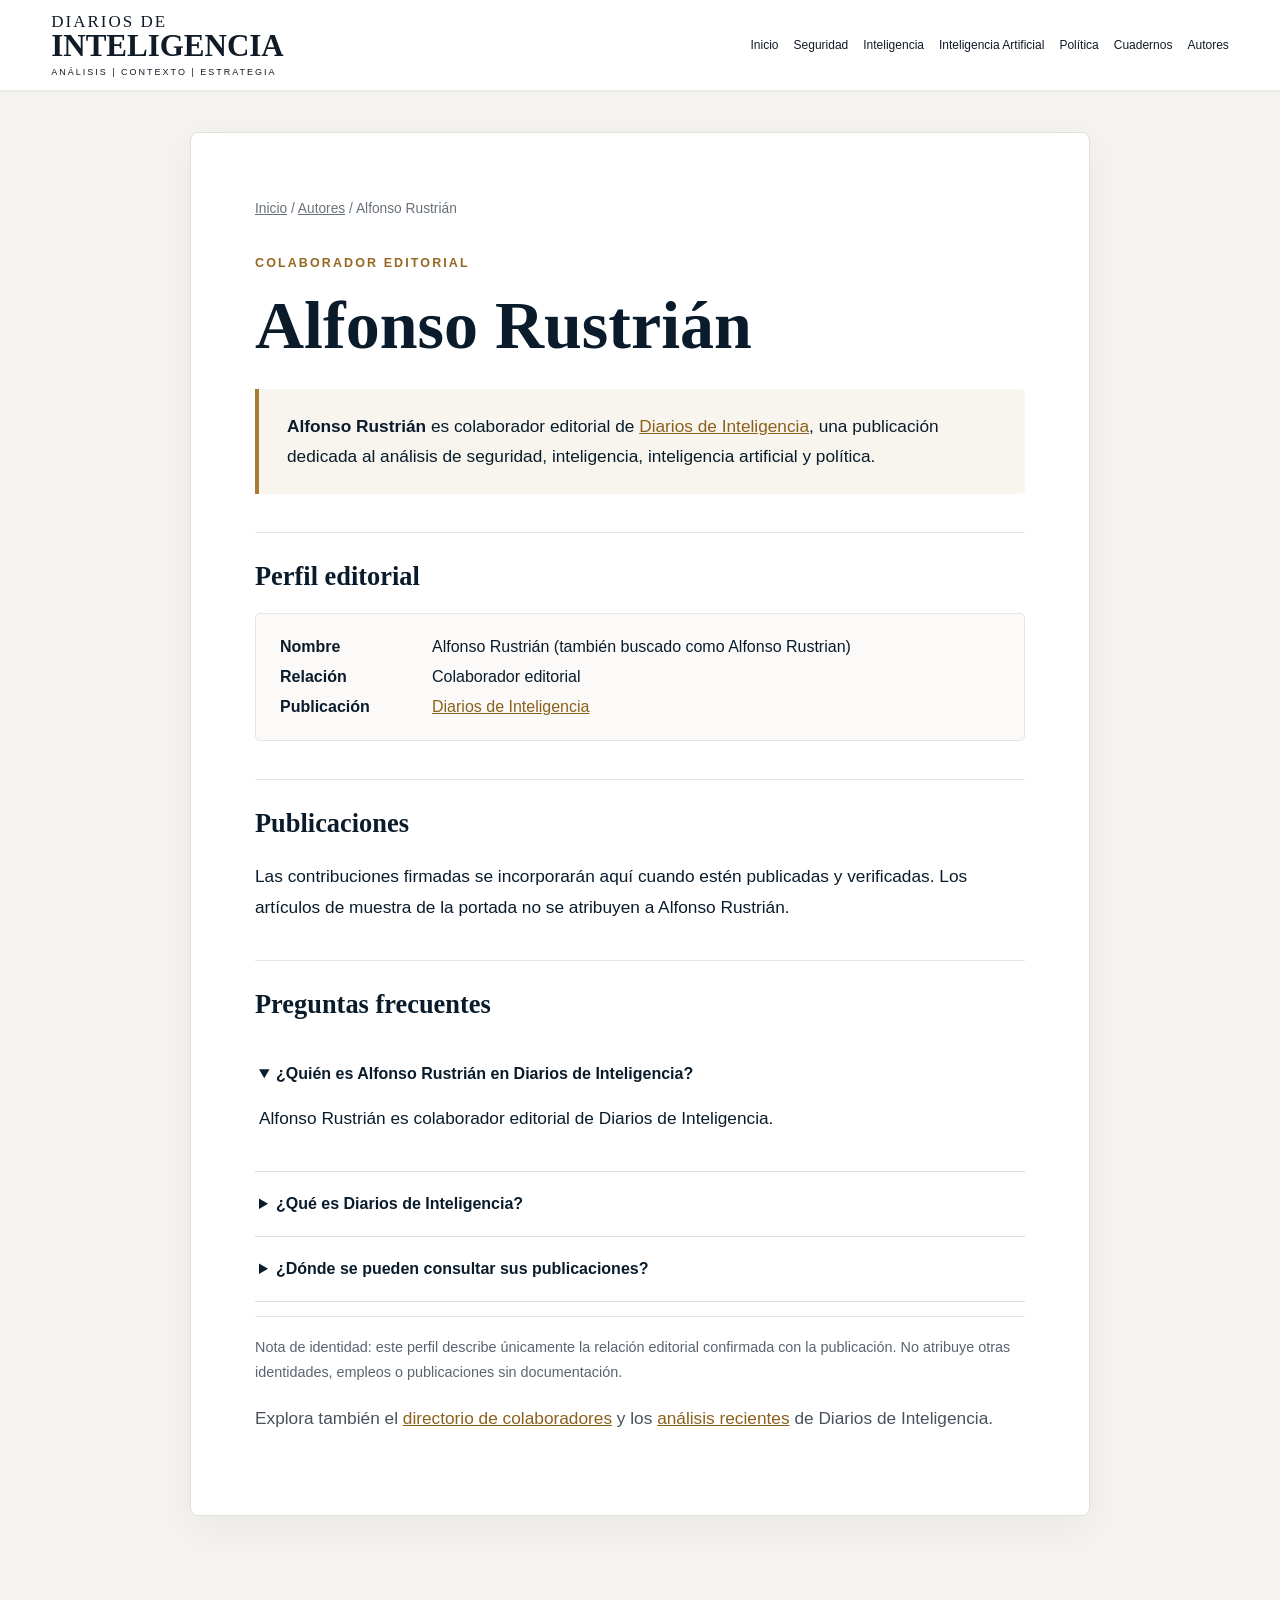
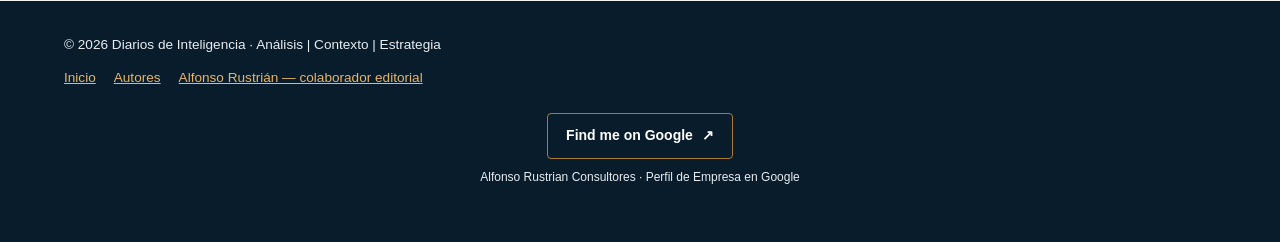
==== commit 68a0b038: "Add files via upload" ====
--- a/autores/index.html
+++ b/autores/index.html
@@ -1,11 +1,12 @@
 <!DOCTYPE html>
+
 <html lang="es-MX"><head><meta charset="utf-8"/><meta content="width=device-width, initial-scale=1" name="viewport"/><title>Alfonso Rustrián | Colaborador editorial de Diarios de Inteligencia</title><meta content="Perfil de Alfonso Rustrián, colaborador editorial de Diarios de Inteligencia. Consulta su relación con la publicación y sus futuras colaboraciones." name="description"/><meta content="index,follow,max-image-preview:large" name="robots"/><link href="https://alfonsorustrian.com/autores/alfonso-rustrian/" rel="canonical"/><meta content="profile" property="og:type"/><meta content="Alfonso Rustrián | Colaborador editorial de Diarios de Inteligencia" property="og:title"/><meta content="Perfil de Alfonso Rustrián, colaborador editorial de Diarios de Inteligencia. Consulta su relación con la publicación y sus futuras colaboraciones." property="og:description"/><meta content="https://alfonsorustrian.com/autores/alfonso-rustrian/" property="og:url"/><link href="/styles.css" rel="stylesheet"/><script type="application/ld+json">{"@context": "https://schema.org", "@graph": [{"@type": "Person", "@id": "https://alfonsorustrian.com/autores/alfonso-rustrian/#persona", "name": "Alfonso Rustrián", "alternateName": "Alfonso Rustrian", "url": "https://alfonsorustrian.com/autores/alfonso-rustrian/", "description": "Colaborador editorial de Diarios de Inteligencia."}, {"@type": "ProfilePage", "@id": "https://alfonsorustrian.com/autores/alfonso-rustrian/#pagina", "url": "https://alfonsorustrian.com/autores/alfonso-rustrian/", "name": "Alfonso Rustrián | Colaborador editorial", "inLanguage": "es-MX", "mainEntity": {"@id": "https://alfonsorustrian.com/autores/alfonso-rustrian/#persona"}, "isPartOf": {"@type": "WebSite", "name": "Diarios de Inteligencia", "url": "https://alfonsorustrian.com/"}}, {"@type": "BreadcrumbList", "itemListElement": [{"@type": "ListItem", "position": 1, "name": "Inicio", "item": "https://alfonsorustrian.com/"}, {"@type": "ListItem", "position": 2, "name": "Autores", "item": "https://alfonsorustrian.com/autores/"}, {"@type": "ListItem", "position": 3, "name": "Alfonso Rustrián", "item": "https://alfonsorustrian.com/autores/alfonso-rustrian/"}]}]}</script><style id="google-search-button-style">
 /* Búsqueda nominal en Google */
 .google-search-link{display:inline-flex;align-items:center;justify-content:center;gap:9px;padding:12px 18px;border:1px solid #a87a32;border-radius:4px;background:#091c2b;color:#fff!important;font:600 14px/1.4 Arial,Helvetica,sans-serif;text-decoration:none!important;min-height:44px;text-align:center}.google-search-link:hover{background:#19394e}.google-search-link:focus-visible{outline:3px solid #a87a32;outline-offset:4px}.google-search-wrap{padding:24px 16px;text-align:center}.google-search-wrap small{display:block;margin-top:9px;color:inherit;font:12px/1.5 Arial,Helvetica,sans-serif}
 </style>
 </head><body><header class="header"><a class="brand" href="/"><small>DIARIOS DE</small><strong>INTELIGENCIA</strong><span>ANÁLISIS | CONTEXTO | ESTRATEGIA</span></a><button aria-expanded="false" aria-label="Abrir menú" class="menu">☰</button><nav id="nav"><a href="/">Inicio</a><a href="/#seguridad">Seguridad</a><a href="/#inteligencia">Inteligencia</a><a href="/#ia">Inteligencia Artificial</a><a href="/#politica">Política</a><a href="/#cuadernos">Cuadernos</a><a href="/autores/">Autores</a></nav></header><main class="profile-page"><p><a href="/">Inicio</a> / <a href="/autores/">Autores</a> / Alfonso Rustrián</p><p class="role">Colaborador editorial</p><h1>Alfonso Rustrián</h1><div class="profile-meta"><p><strong>Alfonso Rustrián</strong> es colaborador editorial de <a href="/">Diarios de Inteligencia</a>, una publicación dedicada al análisis de seguridad, inteligencia, inteligencia artificial y política.</p></div><h2>Perfil editorial</h2><dl><dt>Nombre</dt><dd>Alfonso Rustrián (también buscado como Alfonso Rustrian)</dd><dt>Relación</dt><dd>Colaborador editorial</dd><dt>Publicación</dt><dd><a href="/">Diarios de Inteligencia</a></dd></dl><h2>Publicaciones</h2><p>Las contribuciones firmadas se incorporarán aquí cuando estén publicadas y verificadas. Los artículos de muestra de la portada no se atribuyen a Alfonso Rustrián.</p><h2>Preguntas frecuentes</h2><details open=""><summary>¿Quién es Alfonso Rustrián en Diarios de Inteligencia?</summary><p>Alfonso Rustrián es colaborador editorial de Diarios de Inteligencia.</p></details><details><summary>¿Qué es Diarios de Inteligencia?</summary><p>Es una publicación editorial centrada en análisis de seguridad, inteligencia, inteligencia artificial y política, con atención a México y América Latina.</p></details><details><summary>¿Dónde se pueden consultar sus publicaciones?</summary><p>En este perfil se enlazarán sus colaboraciones firmadas cuando estén disponibles.</p></details><p class="note">Nota de identidad: este perfil describe únicamente la relación editorial confirmada con la publicación. No atribuye otras identidades, empleos o publicaciones sin documentación.</p><p class="editorial-link">Explora también el <a href="/autores/">directorio de colaboradores</a> y los <a href="/#analisis">análisis recientes</a> de Diarios de Inteligencia.</p></main><footer class="site-footer">© <span id="year"></span> Diarios de Inteligencia · Análisis | Contexto | Estrategia<div class="footer-links"><a href="/">Inicio</a><a href="/autores/">Autores</a><a href="/autores/alfonso-rustrian/">Alfonso Rustrián — colaborador editorial</a></div>
 <div class="google-search-wrap">
-  <a class="google-search-link" href="https://www.google.com/search?q=Alfonso+Rustrian" target="_blank" rel="noopener noreferrer" aria-label="Buscar Alfonso Rustrian en Google (se abre en otra pestaña)">Find me on Google <span aria-hidden="true">↗</span></a>
-  <small>Busca a Alfonso Rustrián en Google</small>
+<a aria-label="Ver Alfonso Rustrian Consultores en Google (se abre en otra pestaña)" class="google-search-link" href="https://www.google.com.mx/search?trk=https://c.gle/AAuDWvlKa8arexzRbzq5eL7Y5MaDPxQ0ZBNwR_yVF6bJvWCENT94ifaT-IehEYC5DhN1-RtrjWNUIzwrt5vNgHvdJkkbZJWh5BxcRYwzcHdglGVBazNsjaIueihCUfIEqmCb&amp;q=Alfonso+Rustrian+Consultores&amp;ludocid=1862285292522714380&amp;lsig=AB86z5U1BuPXCT2a-Z3oT8HKqnip&amp;zx=1792543747624" rel="noopener noreferrer" target="_blank">Find me on Google <span aria-hidden="true">↗</span></a>
+<small>Alfonso Rustrian Consultores · Perfil de Empresa en Google</small>
 </div>
 </footer><script src="/script.js"></script></body></html>
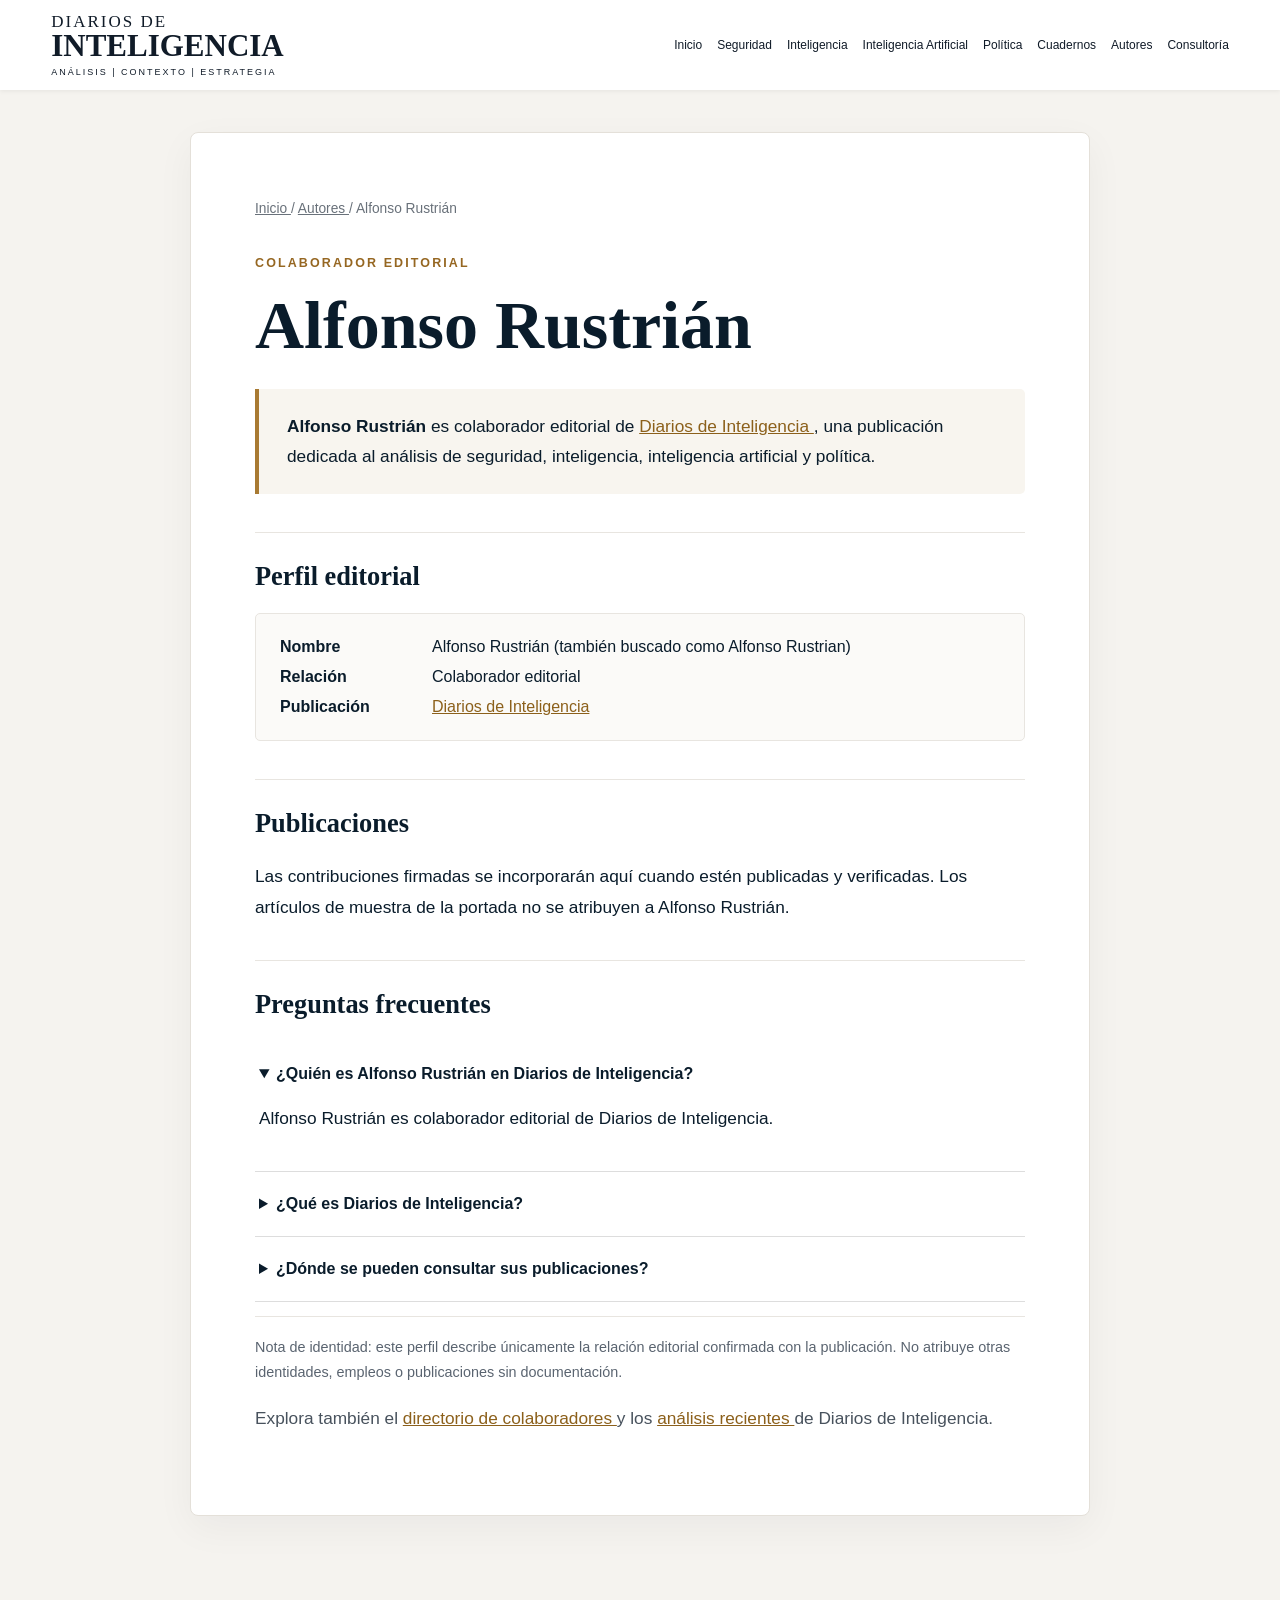
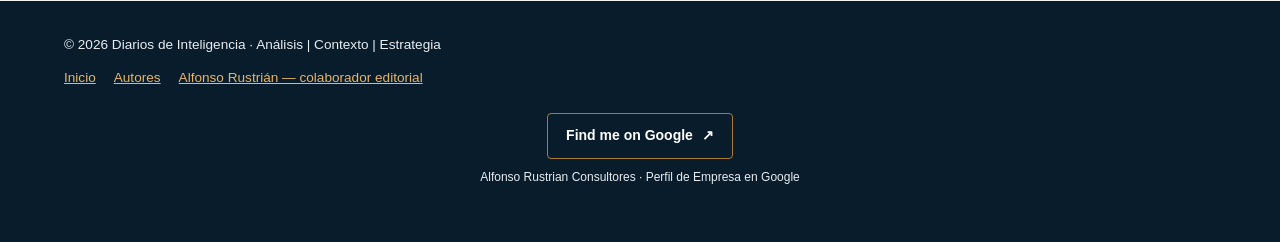
==== commit 94ae8be8: "Add files via upload" ====
--- a/autores/index.html
+++ b/autores/index.html
@@ -1,12 +1,201 @@
 <!DOCTYPE html>
-
-<html lang="es-MX"><head><meta charset="utf-8"/><meta content="width=device-width, initial-scale=1" name="viewport"/><title>Alfonso Rustrián | Colaborador editorial de Diarios de Inteligencia</title><meta content="Perfil de Alfonso Rustrián, colaborador editorial de Diarios de Inteligencia. Consulta su relación con la publicación y sus futuras colaboraciones." name="description"/><meta content="index,follow,max-image-preview:large" name="robots"/><link href="https://alfonsorustrian.com/autores/alfonso-rustrian/" rel="canonical"/><meta content="profile" property="og:type"/><meta content="Alfonso Rustrián | Colaborador editorial de Diarios de Inteligencia" property="og:title"/><meta content="Perfil de Alfonso Rustrián, colaborador editorial de Diarios de Inteligencia. Consulta su relación con la publicación y sus futuras colaboraciones." property="og:description"/><meta content="https://alfonsorustrian.com/autores/alfonso-rustrian/" property="og:url"/><link href="/styles.css" rel="stylesheet"/><script type="application/ld+json">{"@context": "https://schema.org", "@graph": [{"@type": "Person", "@id": "https://alfonsorustrian.com/autores/alfonso-rustrian/#persona", "name": "Alfonso Rustrián", "alternateName": "Alfonso Rustrian", "url": "https://alfonsorustrian.com/autores/alfonso-rustrian/", "description": "Colaborador editorial de Diarios de Inteligencia."}, {"@type": "ProfilePage", "@id": "https://alfonsorustrian.com/autores/alfonso-rustrian/#pagina", "url": "https://alfonsorustrian.com/autores/alfonso-rustrian/", "name": "Alfonso Rustrián | Colaborador editorial", "inLanguage": "es-MX", "mainEntity": {"@id": "https://alfonsorustrian.com/autores/alfonso-rustrian/#persona"}, "isPartOf": {"@type": "WebSite", "name": "Diarios de Inteligencia", "url": "https://alfonsorustrian.com/"}}, {"@type": "BreadcrumbList", "itemListElement": [{"@type": "ListItem", "position": 1, "name": "Inicio", "item": "https://alfonsorustrian.com/"}, {"@type": "ListItem", "position": 2, "name": "Autores", "item": "https://alfonsorustrian.com/autores/"}, {"@type": "ListItem", "position": 3, "name": "Alfonso Rustrián", "item": "https://alfonsorustrian.com/autores/alfonso-rustrian/"}]}]}</script><style id="google-search-button-style">
-/* Búsqueda nominal en Google */
+<html lang="es-MX">
+ <head>
+  <meta charset="utf-8"/>
+  <meta content="width=device-width, initial-scale=1" name="viewport"/>
+  <title>
+   Alfonso Rustrián | Colaborador editorial de Diarios de Inteligencia
+  </title>
+  <meta content="Perfil de Alfonso Rustrián, colaborador editorial de Diarios de Inteligencia. Consulta su relación con la publicación y sus futuras colaboraciones." name="description"/>
+  <meta content="index,follow,max-image-preview:large" name="robots"/>
+  <link href="https://alfonsorustrian.com/autores/alfonso-rustrian/" rel="canonical"/>
+  <meta content="profile" property="og:type"/>
+  <meta content="Alfonso Rustrián | Colaborador editorial de Diarios de Inteligencia" property="og:title"/>
+  <meta content="Perfil de Alfonso Rustrián, colaborador editorial de Diarios de Inteligencia. Consulta su relación con la publicación y sus futuras colaboraciones." property="og:description"/>
+  <meta content="https://alfonsorustrian.com/autores/alfonso-rustrian/" property="og:url"/>
+  <link href="/styles.css" rel="stylesheet"/>
+  <script type="application/ld+json">
+   {"@context": "https://schema.org", "@graph": [{"@type": "Person", "@id": "https://alfonsorustrian.com/autores/alfonso-rustrian/#persona", "name": "Alfonso Rustrián", "alternateName": "Alfonso Rustrian", "url": "https://alfonsorustrian.com/autores/alfonso-rustrian/", "description": "Colaborador editorial de Diarios de Inteligencia."}, {"@type": "ProfilePage", "@id": "https://alfonsorustrian.com/autores/alfonso-rustrian/#pagina", "url": "https://alfonsorustrian.com/autores/alfonso-rustrian/", "name": "Alfonso Rustrián | Colaborador editorial", "inLanguage": "es-MX", "mainEntity": {"@id": "https://alfonsorustrian.com/autores/alfonso-rustrian/#persona"}, "isPartOf": {"@type": "WebSite", "name": "Diarios de Inteligencia", "url": "https://alfonsorustrian.com/"}}, {"@type": "BreadcrumbList", "itemListElement": [{"@type": "ListItem", "position": 1, "name": "Inicio", "item": "https://alfonsorustrian.com/"}, {"@type": "ListItem", "position": 2, "name": "Autores", "item": "https://alfonsorustrian.com/autores/"}, {"@type": "ListItem", "position": 3, "name": "Alfonso Rustrián", "item": "https://alfonsorustrian.com/autores/alfonso-rustrian/"}]}]}
+  </script>
+  <style id="google-search-button-style">
+   /* Búsqueda nominal en Google */
 .google-search-link{display:inline-flex;align-items:center;justify-content:center;gap:9px;padding:12px 18px;border:1px solid #a87a32;border-radius:4px;background:#091c2b;color:#fff!important;font:600 14px/1.4 Arial,Helvetica,sans-serif;text-decoration:none!important;min-height:44px;text-align:center}.google-search-link:hover{background:#19394e}.google-search-link:focus-visible{outline:3px solid #a87a32;outline-offset:4px}.google-search-wrap{padding:24px 16px;text-align:center}.google-search-wrap small{display:block;margin-top:9px;color:inherit;font:12px/1.5 Arial,Helvetica,sans-serif}
-</style>
-</head><body><header class="header"><a class="brand" href="/"><small>DIARIOS DE</small><strong>INTELIGENCIA</strong><span>ANÁLISIS | CONTEXTO | ESTRATEGIA</span></a><button aria-expanded="false" aria-label="Abrir menú" class="menu">☰</button><nav id="nav"><a href="/">Inicio</a><a href="/#seguridad">Seguridad</a><a href="/#inteligencia">Inteligencia</a><a href="/#ia">Inteligencia Artificial</a><a href="/#politica">Política</a><a href="/#cuadernos">Cuadernos</a><a href="/autores/">Autores</a></nav></header><main class="profile-page"><p><a href="/">Inicio</a> / <a href="/autores/">Autores</a> / Alfonso Rustrián</p><p class="role">Colaborador editorial</p><h1>Alfonso Rustrián</h1><div class="profile-meta"><p><strong>Alfonso Rustrián</strong> es colaborador editorial de <a href="/">Diarios de Inteligencia</a>, una publicación dedicada al análisis de seguridad, inteligencia, inteligencia artificial y política.</p></div><h2>Perfil editorial</h2><dl><dt>Nombre</dt><dd>Alfonso Rustrián (también buscado como Alfonso Rustrian)</dd><dt>Relación</dt><dd>Colaborador editorial</dd><dt>Publicación</dt><dd><a href="/">Diarios de Inteligencia</a></dd></dl><h2>Publicaciones</h2><p>Las contribuciones firmadas se incorporarán aquí cuando estén publicadas y verificadas. Los artículos de muestra de la portada no se atribuyen a Alfonso Rustrián.</p><h2>Preguntas frecuentes</h2><details open=""><summary>¿Quién es Alfonso Rustrián en Diarios de Inteligencia?</summary><p>Alfonso Rustrián es colaborador editorial de Diarios de Inteligencia.</p></details><details><summary>¿Qué es Diarios de Inteligencia?</summary><p>Es una publicación editorial centrada en análisis de seguridad, inteligencia, inteligencia artificial y política, con atención a México y América Latina.</p></details><details><summary>¿Dónde se pueden consultar sus publicaciones?</summary><p>En este perfil se enlazarán sus colaboraciones firmadas cuando estén disponibles.</p></details><p class="note">Nota de identidad: este perfil describe únicamente la relación editorial confirmada con la publicación. No atribuye otras identidades, empleos o publicaciones sin documentación.</p><p class="editorial-link">Explora también el <a href="/autores/">directorio de colaboradores</a> y los <a href="/#analisis">análisis recientes</a> de Diarios de Inteligencia.</p></main><footer class="site-footer">© <span id="year"></span> Diarios de Inteligencia · Análisis | Contexto | Estrategia<div class="footer-links"><a href="/">Inicio</a><a href="/autores/">Autores</a><a href="/autores/alfonso-rustrian/">Alfonso Rustrián — colaborador editorial</a></div>
-<div class="google-search-wrap">
-<a aria-label="Ver Alfonso Rustrian Consultores en Google (se abre en otra pestaña)" class="google-search-link" href="https://www.google.com.mx/search?trk=https://c.gle/AAuDWvlKa8arexzRbzq5eL7Y5MaDPxQ0ZBNwR_yVF6bJvWCENT94ifaT-IehEYC5DhN1-RtrjWNUIzwrt5vNgHvdJkkbZJWh5BxcRYwzcHdglGVBazNsjaIueihCUfIEqmCb&amp;q=Alfonso+Rustrian+Consultores&amp;ludocid=1862285292522714380&amp;lsig=AB86z5U1BuPXCT2a-Z3oT8HKqnip&amp;zx=1792543747624" rel="noopener noreferrer" target="_blank">Find me on Google <span aria-hidden="true">↗</span></a>
-<small>Alfonso Rustrian Consultores · Perfil de Empresa en Google</small>
-</div>
-</footer><script src="/script.js"></script></body></html>+  </style>
+ </head>
+ <body>
+  <header class="header">
+   <a class="brand" href="/">
+    <small>
+     DIARIOS DE
+    </small>
+    <strong>
+     INTELIGENCIA
+    </strong>
+    <span>
+     ANÁLISIS | CONTEXTO | ESTRATEGIA
+    </span>
+   </a>
+   <button aria-expanded="false" aria-label="Abrir menú" class="menu">
+    ☰
+   </button>
+   <nav id="nav">
+    <a href="/">
+     Inicio
+    </a>
+    <a href="/#seguridad">
+     Seguridad
+    </a>
+    <a href="/#inteligencia">
+     Inteligencia
+    </a>
+    <a href="/#ia">
+     Inteligencia Artificial
+    </a>
+    <a href="/#politica">
+     Política
+    </a>
+    <a href="/#cuadernos">
+     Cuadernos
+    </a>
+    <a href="/autores/">
+     Autores
+    </a>
+    <a href="/consultores/">
+     Consultoría
+    </a>
+   </nav>
+  </header>
+  <main class="profile-page">
+   <p>
+    <a href="/">
+     Inicio
+    </a>
+    /
+    <a href="/autores/">
+     Autores
+    </a>
+    / Alfonso Rustrián
+   </p>
+   <p class="role">
+    Colaborador editorial
+   </p>
+   <h1>
+    Alfonso Rustrián
+   </h1>
+   <div class="profile-meta">
+    <p>
+     <strong>
+      Alfonso Rustrián
+     </strong>
+     es colaborador editorial de
+     <a href="/">
+      Diarios de Inteligencia
+     </a>
+     , una publicación dedicada al análisis de seguridad, inteligencia, inteligencia artificial y política.
+    </p>
+   </div>
+   <h2>
+    Perfil editorial
+   </h2>
+   <dl>
+    <dt>
+     Nombre
+    </dt>
+    <dd>
+     Alfonso Rustrián (también buscado como Alfonso Rustrian)
+    </dd>
+    <dt>
+     Relación
+    </dt>
+    <dd>
+     Colaborador editorial
+    </dd>
+    <dt>
+     Publicación
+    </dt>
+    <dd>
+     <a href="/">
+      Diarios de Inteligencia
+     </a>
+    </dd>
+   </dl>
+   <h2>
+    Publicaciones
+   </h2>
+   <p>
+    Las contribuciones firmadas se incorporarán aquí cuando estén publicadas y verificadas. Los artículos de muestra de la portada no se atribuyen a Alfonso Rustrián.
+   </p>
+   <h2>
+    Preguntas frecuentes
+   </h2>
+   <details open="">
+    <summary>
+     ¿Quién es Alfonso Rustrián en Diarios de Inteligencia?
+    </summary>
+    <p>
+     Alfonso Rustrián es colaborador editorial de Diarios de Inteligencia.
+    </p>
+   </details>
+   <details>
+    <summary>
+     ¿Qué es Diarios de Inteligencia?
+    </summary>
+    <p>
+     Es una publicación editorial centrada en análisis de seguridad, inteligencia, inteligencia artificial y política, con atención a México y América Latina.
+    </p>
+   </details>
+   <details>
+    <summary>
+     ¿Dónde se pueden consultar sus publicaciones?
+    </summary>
+    <p>
+     En este perfil se enlazarán sus colaboraciones firmadas cuando estén disponibles.
+    </p>
+   </details>
+   <p class="note">
+    Nota de identidad: este perfil describe únicamente la relación editorial confirmada con la publicación. No atribuye otras identidades, empleos o publicaciones sin documentación.
+   </p>
+   <p class="editorial-link">
+    Explora también el
+    <a href="/autores/">
+     directorio de colaboradores
+    </a>
+    y los
+    <a href="/#analisis">
+     análisis recientes
+    </a>
+    de Diarios de Inteligencia.
+   </p>
+  </main>
+  <footer class="site-footer">
+   ©
+   <span id="year">
+   </span>
+   Diarios de Inteligencia · Análisis | Contexto | Estrategia
+   <div class="footer-links">
+    <a href="/">
+     Inicio
+    </a>
+    <a href="/autores/">
+     Autores
+    </a>
+    <a href="/autores/alfonso-rustrian/">
+     Alfonso Rustrián — colaborador editorial
+    </a>
+   </div>
+   <div class="google-search-wrap">
+    <a aria-label="Ver Alfonso Rustrian Consultores en Google (se abre en otra pestaña)" class="google-search-link" href="https://www.google.com.mx/search?trk=https://c.gle/AAuDWvlKa8arexzRbzq5eL7Y5MaDPxQ0ZBNwR_yVF6bJvWCENT94ifaT-IehEYC5DhN1-RtrjWNUIzwrt5vNgHvdJkkbZJWh5BxcRYwzcHdglGVBazNsjaIueihCUfIEqmCb&amp;q=Alfonso+Rustrian+Consultores&amp;ludocid=1862285292522714380&amp;lsig=AB86z5U1BuPXCT2a-Z3oT8HKqnip&amp;zx=1792543747624" rel="noopener noreferrer" target="_blank">
+     Find me on Google
+     <span aria-hidden="true">
+      ↗
+     </span>
+    </a>
+    <small>
+     Alfonso Rustrian Consultores · Perfil de Empresa en Google
+    </small>
+   </div>
+  </footer>
+  <script src="/script.js">
+  </script>
+ </body>
+</html>
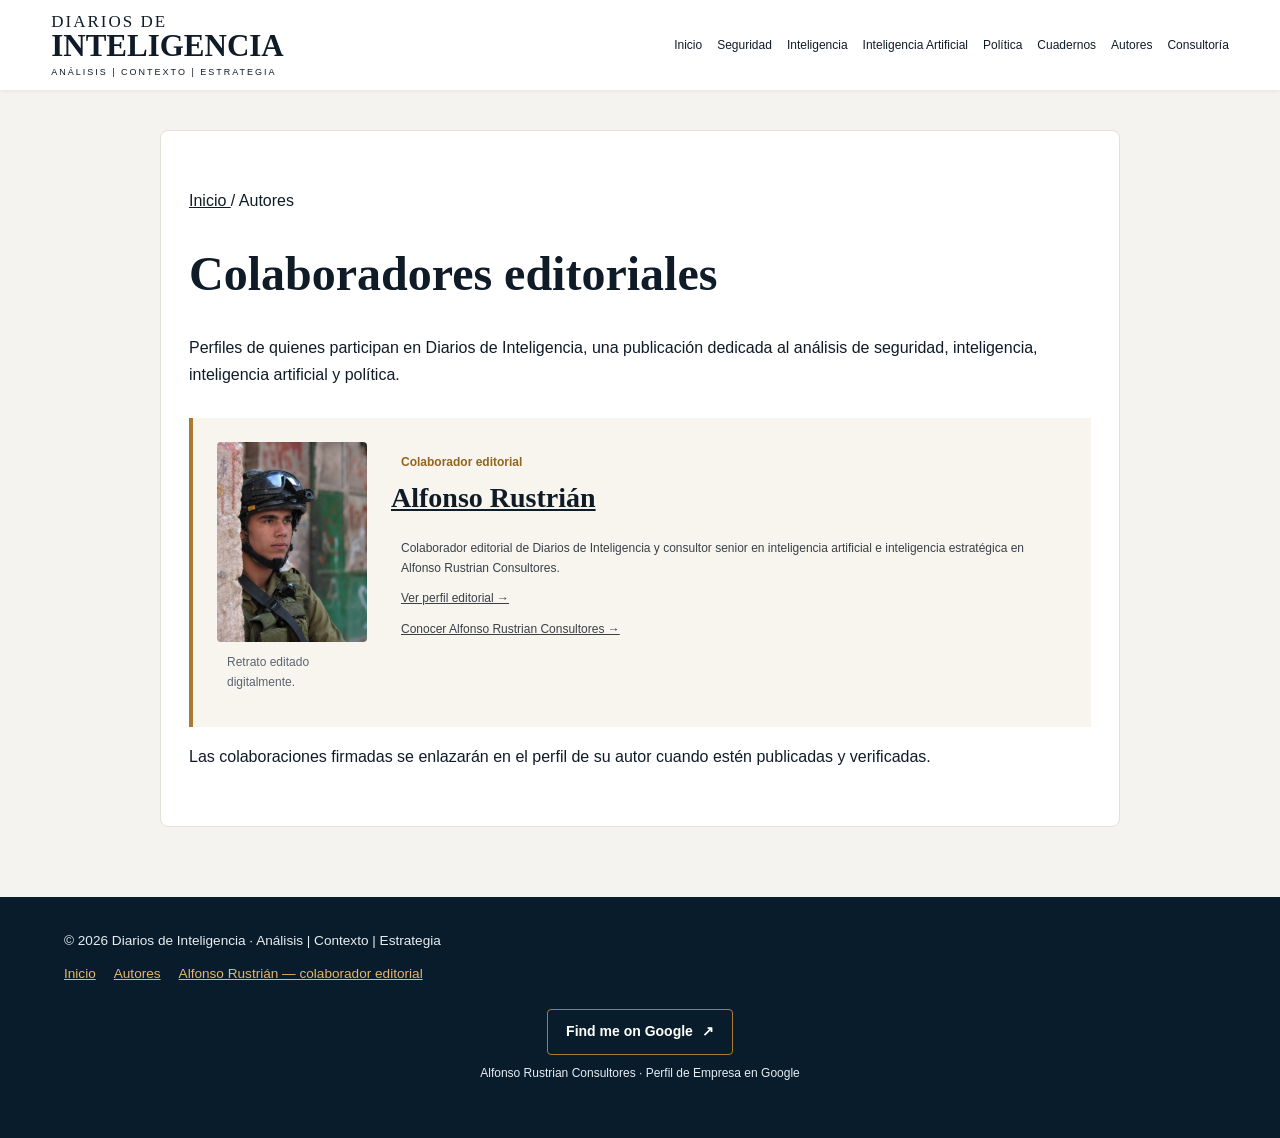
==== commit 287fd59e: "Add files via upload" ====
--- a/autores/index.html
+++ b/autores/index.html
@@ -4,23 +4,83 @@
   <meta charset="utf-8"/>
   <meta content="width=device-width, initial-scale=1" name="viewport"/>
   <title>
-   Alfonso Rustrián | Colaborador editorial de Diarios de Inteligencia
+   Colaboradores editoriales | Diarios de Inteligencia
   </title>
-  <meta content="Perfil de Alfonso Rustrián, colaborador editorial de Diarios de Inteligencia. Consulta su relación con la publicación y sus futuras colaboraciones." name="description"/>
   <meta content="index,follow,max-image-preview:large" name="robots"/>
-  <link href="https://alfonsorustrian.com/autores/alfonso-rustrian/" rel="canonical"/>
-  <meta content="profile" property="og:type"/>
-  <meta content="Alfonso Rustrián | Colaborador editorial de Diarios de Inteligencia" property="og:title"/>
-  <meta content="Perfil de Alfonso Rustrián, colaborador editorial de Diarios de Inteligencia. Consulta su relación con la publicación y sus futuras colaboraciones." property="og:description"/>
-  <meta content="https://alfonsorustrian.com/autores/alfonso-rustrian/" property="og:url"/>
+  <link href="https://alfonsorustrian.com/autores/" rel="canonical"/>
   <link href="/styles.css" rel="stylesheet"/>
-  <script type="application/ld+json">
-   {"@context": "https://schema.org", "@graph": [{"@type": "Person", "@id": "https://alfonsorustrian.com/autores/alfonso-rustrian/#persona", "name": "Alfonso Rustrián", "alternateName": "Alfonso Rustrian", "url": "https://alfonsorustrian.com/autores/alfonso-rustrian/", "description": "Colaborador editorial de Diarios de Inteligencia."}, {"@type": "ProfilePage", "@id": "https://alfonsorustrian.com/autores/alfonso-rustrian/#pagina", "url": "https://alfonsorustrian.com/autores/alfonso-rustrian/", "name": "Alfonso Rustrián | Colaborador editorial", "inLanguage": "es-MX", "mainEntity": {"@id": "https://alfonsorustrian.com/autores/alfonso-rustrian/#persona"}, "isPartOf": {"@type": "WebSite", "name": "Diarios de Inteligencia", "url": "https://alfonsorustrian.com/"}}, {"@type": "BreadcrumbList", "itemListElement": [{"@type": "ListItem", "position": 1, "name": "Inicio", "item": "https://alfonsorustrian.com/"}, {"@type": "ListItem", "position": 2, "name": "Autores", "item": "https://alfonsorustrian.com/autores/"}, {"@type": "ListItem", "position": 3, "name": "Alfonso Rustrián", "item": "https://alfonsorustrian.com/autores/alfonso-rustrian/"}]}]}
-  </script>
   <style id="google-search-button-style">
    /* Búsqueda nominal en Google */
 .google-search-link{display:inline-flex;align-items:center;justify-content:center;gap:9px;padding:12px 18px;border:1px solid #a87a32;border-radius:4px;background:#091c2b;color:#fff!important;font:600 14px/1.4 Arial,Helvetica,sans-serif;text-decoration:none!important;min-height:44px;text-align:center}.google-search-link:hover{background:#19394e}.google-search-link:focus-visible{outline:3px solid #a87a32;outline-offset:4px}.google-search-wrap{padding:24px 16px;text-align:center}.google-search-wrap small{display:block;margin-top:9px;color:inherit;font:12px/1.5 Arial,Helvetica,sans-serif}
   </style>
+  <meta content="https://alfonsorustrian.com/autores/" property="og:url"/>
+  <meta content="es_MX" property="og:locale"/>
+  <meta content="Diarios de Inteligencia" property="og:site_name"/>
+  <meta content="Directorio de colaboradores editoriales de Diarios de Inteligencia. Consulta el perfil de Alfonso Rustrián y sus colaboraciones cuando estén disponibles." name="description"/>
+  <meta content="Colaboradores editoriales | Diarios de Inteligencia" property="og:title"/>
+  <meta content="Directorio de colaboradores editoriales de Diarios de Inteligencia. Consulta el perfil de Alfonso Rustrián y sus colaboraciones cuando estén disponibles." property="og:description"/>
+  <meta content="website" property="og:type"/>
+  <style>
+   .author-directory{max-width:960px;margin:40px auto 70px;padding:40px 28px;background:#fff;border:1px solid #e4e0d9;border-radius:8px}.author-directory h1{font:bold clamp(32px,5vw,48px)/1.15 Georgia,serif}.author-directory p{line-height:1.7}.author-directory .author-card{display:grid;grid-template-columns:150px 1fr;gap:24px;margin-top:30px;padding:24px;background:#f8f5ef;border-left:4px solid #a87a32}.author-card img{display:block;width:100%;height:auto;border-radius:4px}.author-card h2{font:bold 28px Georgia,serif;margin-top:0}.author-directory a{text-decoration:underline}.author-directory .role{font-weight:bold;color:#92651f}.author-card .portrait-note{font-size:12px;color:#5a6470}@media(max-width:650px){.author-directory{margin:20px 12px;padding:24px 18px}.author-directory .author-card{grid-template-columns:1fr}.author-card img{max-width:160px}}
+  </style>
+  <script type="application/ld+json">
+   {
+  "@context": "https://schema.org",
+  "@graph": [
+    {
+      "@type": "CollectionPage",
+      "@id": "https://alfonsorustrian.com/autores/#pagina",
+      "url": "https://alfonsorustrian.com/autores/",
+      "name": "Colaboradores editoriales | Diarios de Inteligencia",
+      "description": "Directorio de colaboradores editoriales de Diarios de Inteligencia. Consulta el perfil de Alfonso Rustrián y sus colaboraciones cuando estén disponibles.",
+      "inLanguage": "es-MX",
+      "mainEntity": {
+        "@id": "https://alfonsorustrian.com/autores/#lista"
+      },
+      "isPartOf": {
+        "@id": "https://alfonsorustrian.com/#sitio"
+      }
+    },
+    {
+      "@type": "ItemList",
+      "@id": "https://alfonsorustrian.com/autores/#lista",
+      "numberOfItems": 1,
+      "itemListElement": [
+        {
+          "@type": "ListItem",
+          "position": 1,
+          "name": "Alfonso Rustrián",
+          "url": "https://alfonsorustrian.com/autores/alfonso-rustrian/"
+        }
+      ]
+    },
+    {
+      "@type": "BreadcrumbList",
+      "itemListElement": [
+        {
+          "@type": "ListItem",
+          "position": 1,
+          "name": "Inicio",
+          "item": "https://alfonsorustrian.com/"
+        },
+        {
+          "@type": "ListItem",
+          "position": 2,
+          "name": "Autores",
+          "item": "https://alfonsorustrian.com/autores/"
+        }
+      ]
+    }
+  ]
+}
+  </script>
+  <meta content="https://alfonsorustrian.com/assets/inteligencia.webp" property="og:image"/>
+  <meta content="Ilustración de una sala de análisis con pantallas y un mapa mundial" property="og:image:alt"/>
+  <meta content="summary_large_image" name="twitter:card"/>
+  <meta content="Colaboradores editoriales | Diarios de Inteligencia" name="twitter:title"/>
+  <meta content="Directorio de colaboradores editoriales de Diarios de Inteligencia. Consulta el perfil de Alfonso Rustrián y sus colaboraciones cuando estén disponibles." name="twitter:description"/>
+  <meta content="https://alfonsorustrian.com/assets/inteligencia.webp" name="twitter:image"/>
+  <meta content="Ilustración de una sala de análisis con pantallas y un mapa mundial" name="twitter:image:alt"/>
  </head>
  <body>
   <header class="header">
@@ -65,106 +125,52 @@
     </a>
    </nav>
   </header>
-  <main class="profile-page">
+  <main class="author-directory">
    <p>
     <a href="/">
      Inicio
     </a>
-    /
-    <a href="/autores/">
-     Autores
-    </a>
-    / Alfonso Rustrián
-   </p>
-   <p class="role">
-    Colaborador editorial
+    / Autores
    </p>
    <h1>
-    Alfonso Rustrián
+    Colaboradores editoriales
    </h1>
-   <div class="profile-meta">
-    <p>
-     <strong>
-      Alfonso Rustrián
-     </strong>
-     es colaborador editorial de
-     <a href="/">
-      Diarios de Inteligencia
-     </a>
-     , una publicación dedicada al análisis de seguridad, inteligencia, inteligencia artificial y política.
-    </p>
-   </div>
-   <h2>
-    Perfil editorial
-   </h2>
-   <dl>
-    <dt>
-     Nombre
-    </dt>
-    <dd>
-     Alfonso Rustrián (también buscado como Alfonso Rustrian)
-    </dd>
-    <dt>
-     Relación
-    </dt>
-    <dd>
-     Colaborador editorial
-    </dd>
-    <dt>
-     Publicación
-    </dt>
-    <dd>
-     <a href="/">
-      Diarios de Inteligencia
-     </a>
-    </dd>
-   </dl>
-   <h2>
-    Publicaciones
-   </h2>
    <p>
-    Las contribuciones firmadas se incorporarán aquí cuando estén publicadas y verificadas. Los artículos de muestra de la portada no se atribuyen a Alfonso Rustrián.
+    Perfiles de quienes participan en Diarios de Inteligencia, una publicación dedicada al análisis de seguridad, inteligencia, inteligencia artificial y política.
    </p>
-   <h2>
-    Preguntas frecuentes
-   </h2>
-   <details open="">
-    <summary>
-     ¿Quién es Alfonso Rustrián en Diarios de Inteligencia?
-    </summary>
-    <p>
-     Alfonso Rustrián es colaborador editorial de Diarios de Inteligencia.
-    </p>
-   </details>
-   <details>
-    <summary>
-     ¿Qué es Diarios de Inteligencia?
-    </summary>
-    <p>
-     Es una publicación editorial centrada en análisis de seguridad, inteligencia, inteligencia artificial y política, con atención a México y América Latina.
-    </p>
-   </details>
-   <details>
-    <summary>
-     ¿Dónde se pueden consultar sus publicaciones?
-    </summary>
-    <p>
-     En este perfil se enlazarán sus colaboraciones firmadas cuando estén disponibles.
-    </p>
-   </details>
-   <p class="note">
-    Nota de identidad: este perfil describe únicamente la relación editorial confirmada con la publicación. No atribuye otras identidades, empleos o publicaciones sin documentación.
-   </p>
-   <p class="editorial-link">
-    Explora también el
-    <a href="/autores/">
-     directorio de colaboradores
-    </a>
-    y los
-    <a href="/#analisis">
-     análisis recientes
-    </a>
-    de Diarios de Inteligencia.
+   <article class="author-card">
+    <div>
+     <img alt="Alfonso Rustrián, colaborador editorial de Diarios de Inteligencia" decoding="async" height="1200" src="/assets/alfonso-rustrian-colaborador-editorial.webp" width="900"/>
+     <p class="portrait-note">
+      Retrato editado digitalmente.
+     </p>
+    </div>
+    <div>
+     <p class="role">
+      Colaborador editorial
+     </p>
+     <h2>
+      <a href="/autores/alfonso-rustrian/">
+       Alfonso Rustrián
+      </a>
+     </h2>
+     <p>
+      Colaborador editorial de Diarios de Inteligencia y consultor senior en inteligencia artificial e inteligencia estratégica en Alfonso Rustrian Consultores.
+     </p>
+     <p>
+      <a href="/autores/alfonso-rustrian/">
+       Ver perfil editorial →
+      </a>
+     </p>
+     <p>
+      <a href="/consultores/">
+       Conocer Alfonso Rustrian Consultores →
+      </a>
+     </p>
+    </div>
+   </article>
+   <p>
+    Las colaboraciones firmadas se enlazarán en el perfil de su autor cuando estén publicadas y verificadas.
    </p>
   </main>
   <footer class="site-footer">
